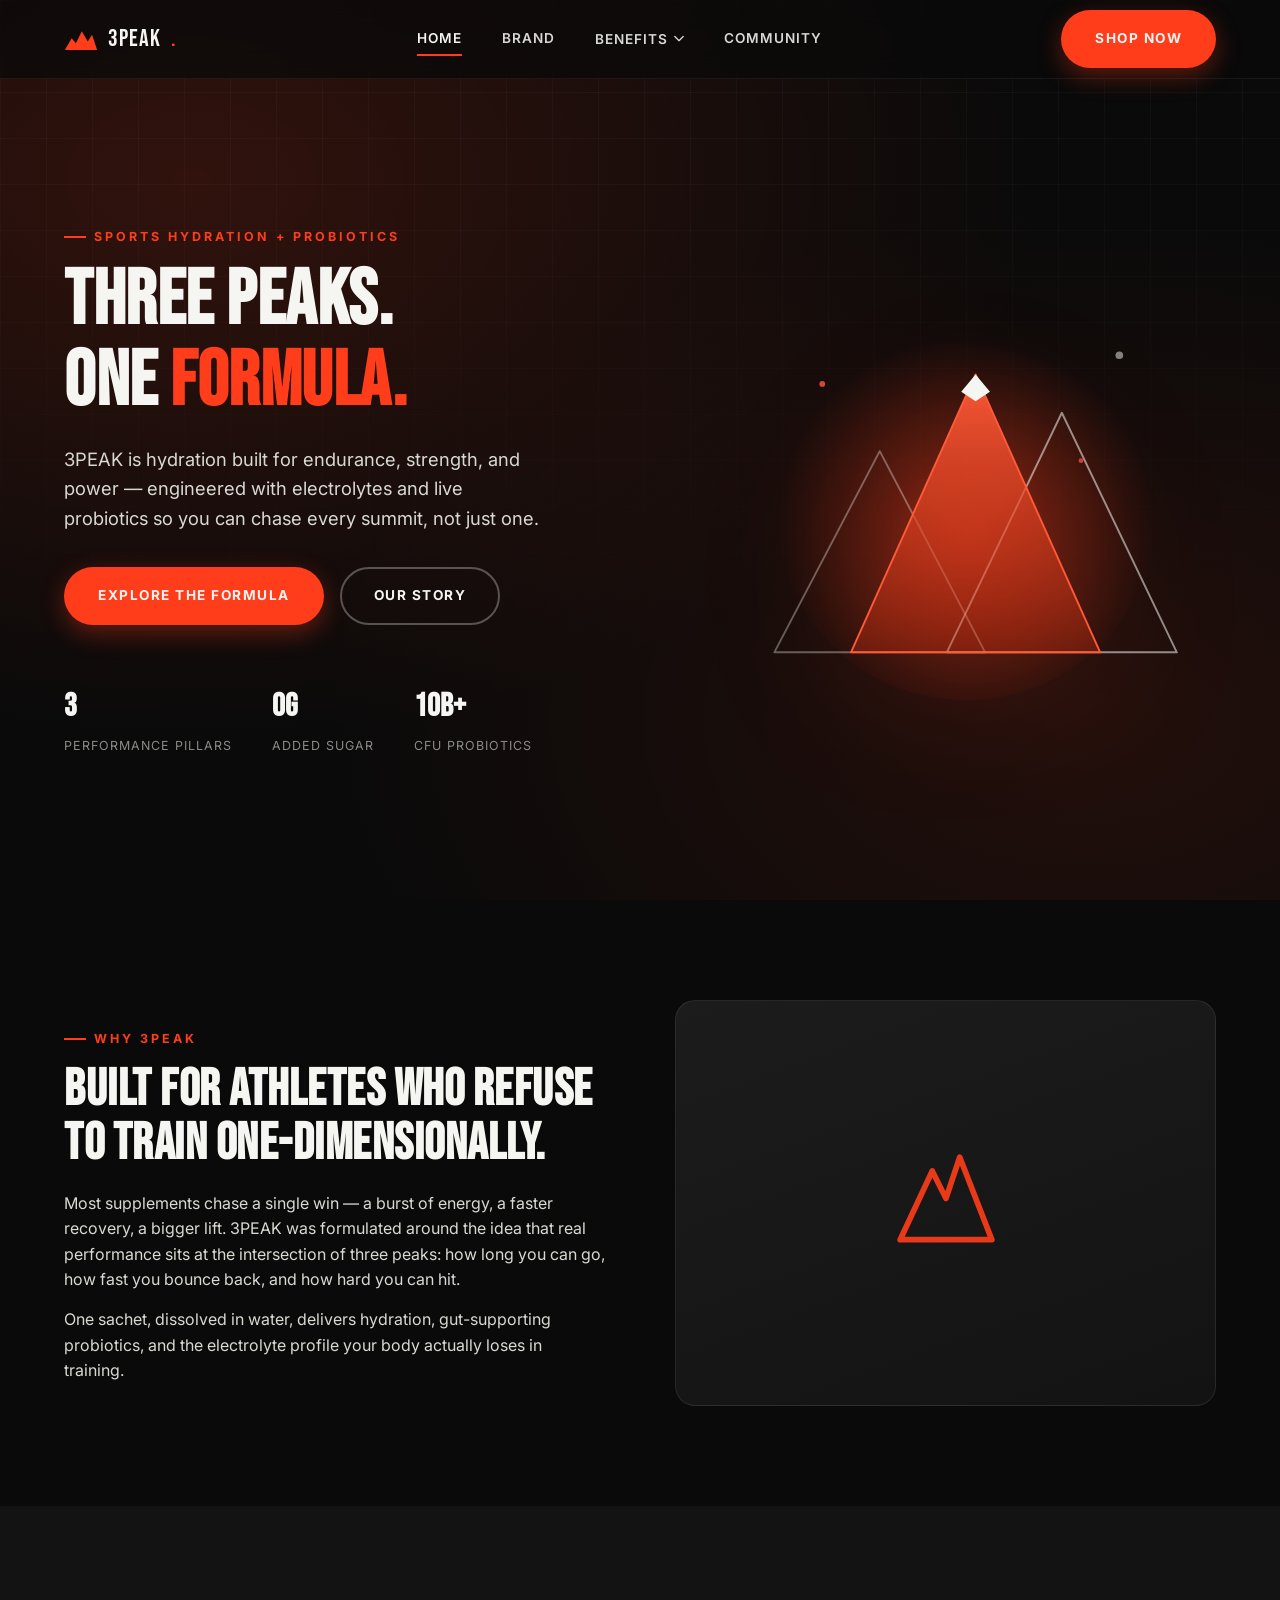
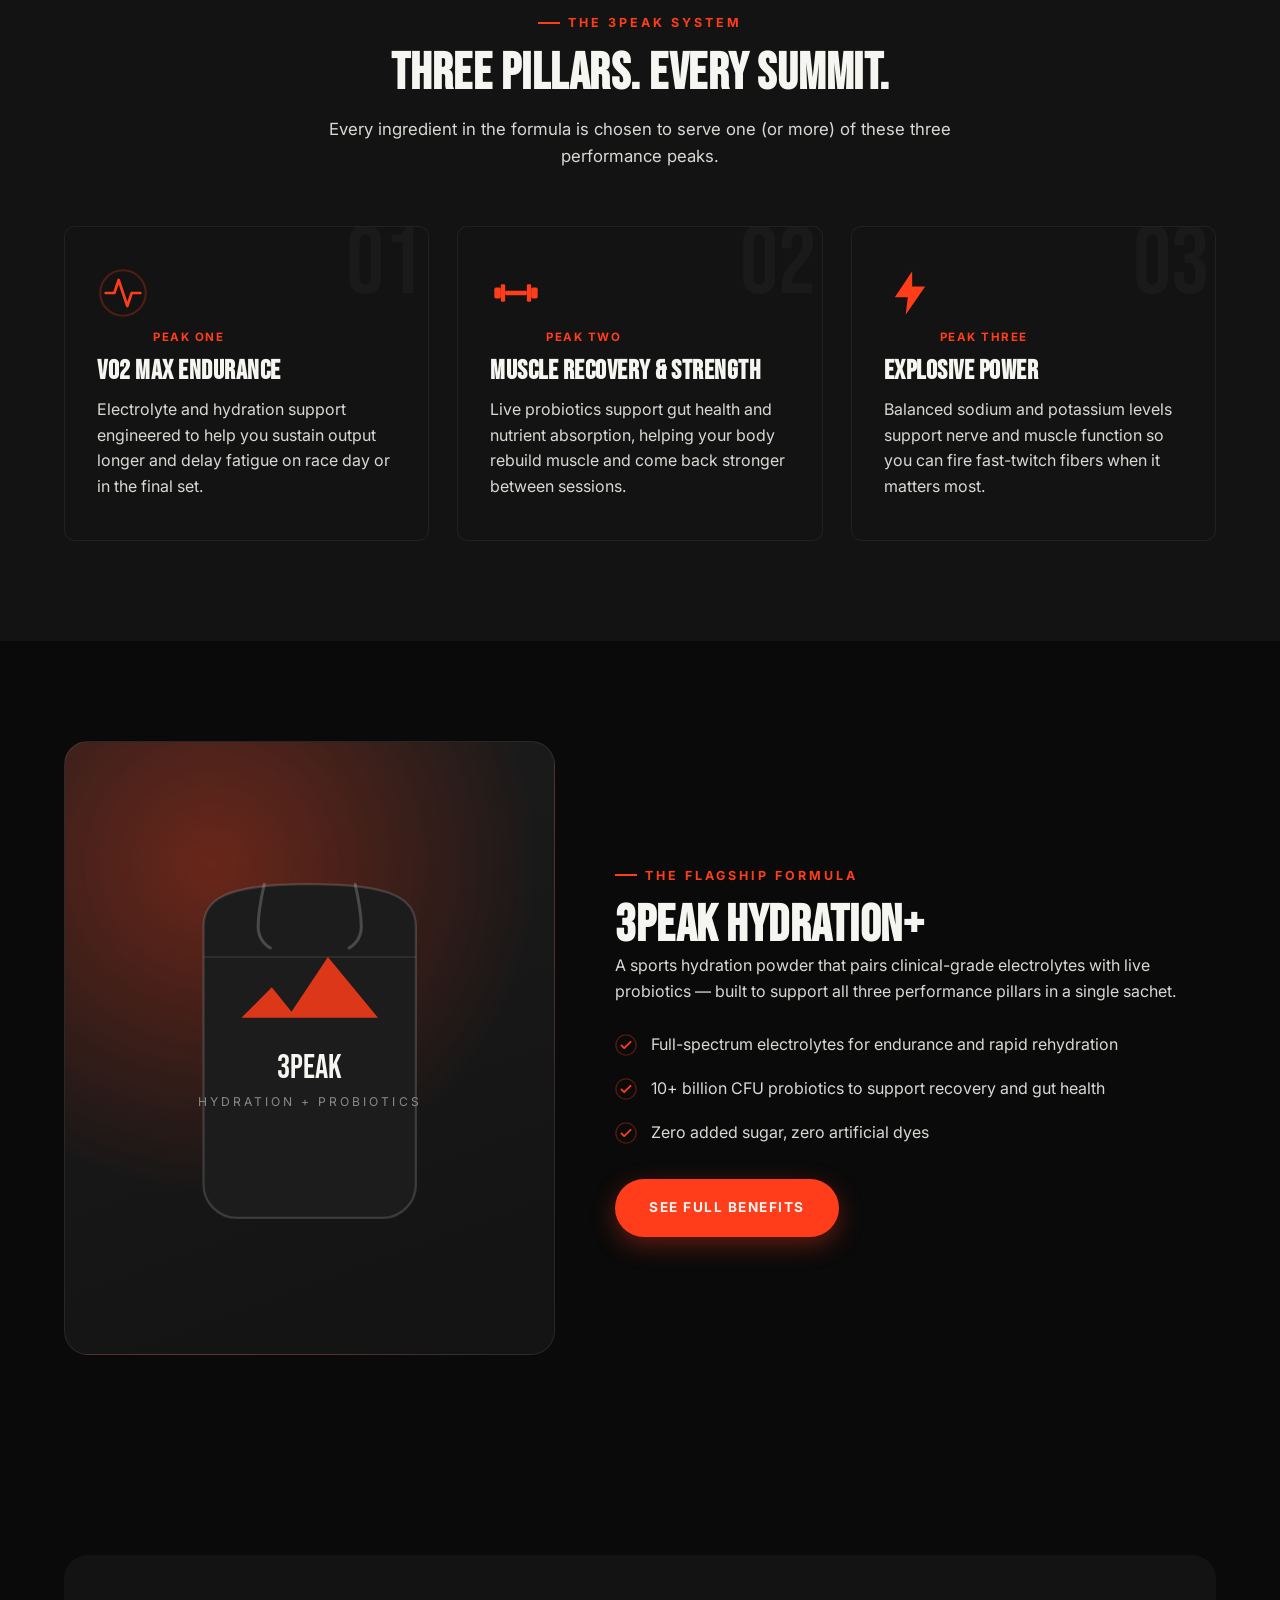
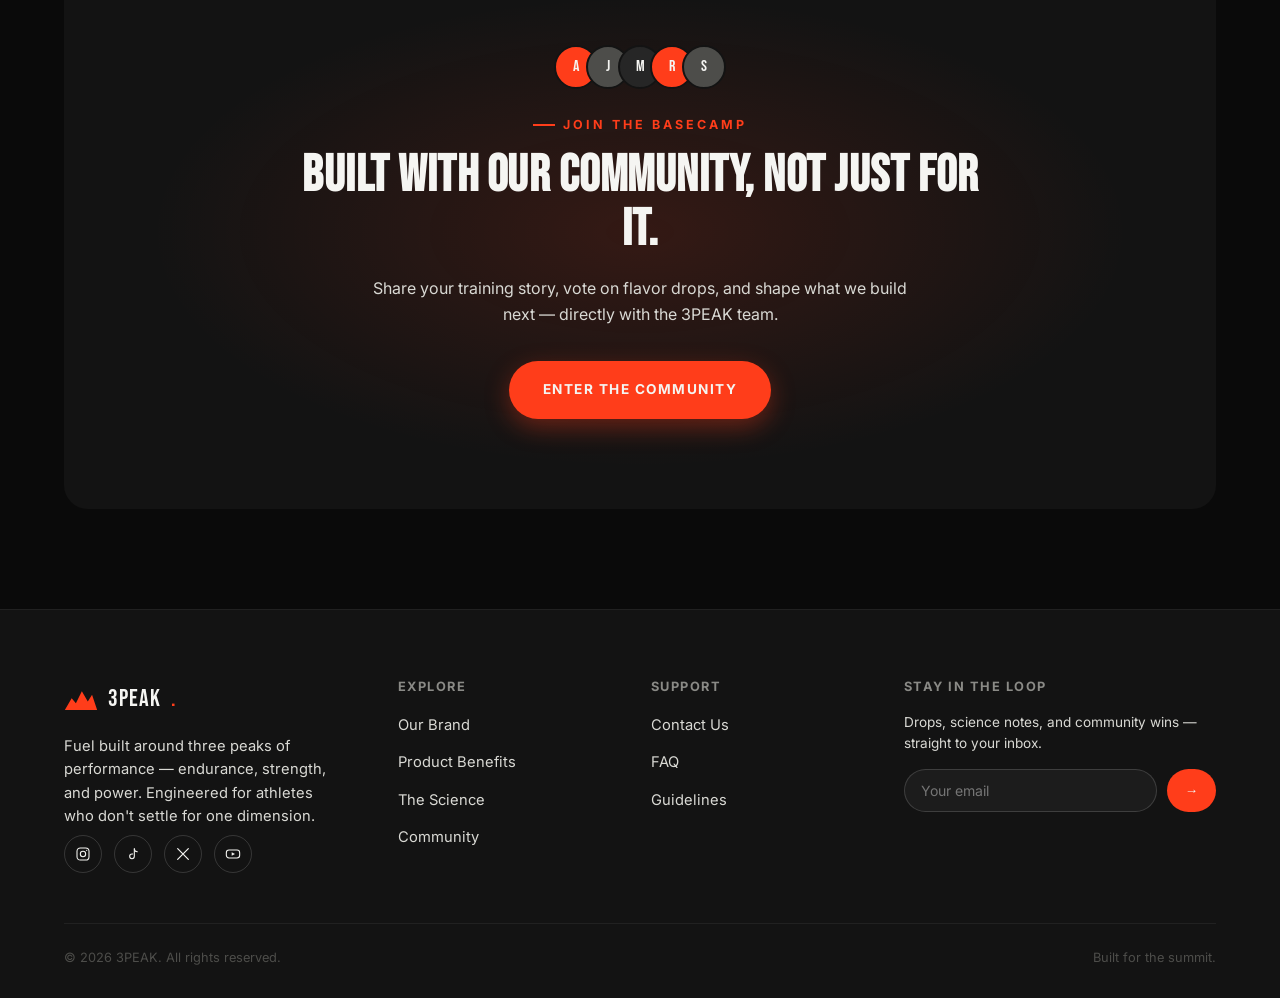
==== index.html @ d3eff023 "Initial commit: 3PEAK sports supplement website Home, brand, benefits, community, and science pages " ====
<!DOCTYPE html>
<html lang="en">
<head>
<meta charset="UTF-8">
<meta name="viewport" content="width=device-width, initial-scale=1.0">
<title>3PEAK — Fuel for Every Peak of Performance</title>
<meta name="description" content="3PEAK is a sports supplement brand built around three peaks of performance: VO2 max endurance, muscle recovery &amp; strength, and explosive power.">
<link rel="preconnect" href="https://fonts.googleapis.com">
<link rel="preconnect" href="https://fonts.gstatic.com" crossorigin>
<link href="https://fonts.googleapis.com/css2?family=Bebas+Neue&family=Inter:wght@400;500;600;700;800&display=swap" rel="stylesheet">
<link rel="stylesheet" href="css/style.css">
</head>
<body>

<header class="site-header">
  <div class="nav container">
    <a href="index.html" class="logo">
      <svg class="mark" viewBox="0 0 40 30" fill="none" xmlns="http://www.w3.org/2000/svg">
        <path d="M1 28L9 14L14 20L21 6L28 18L33 10L39 28H1Z" fill="#ff3d1a"/>
      </svg>
      3PEAK<span>.</span>
    </a>
    <div class="nav-links">
      <a href="index.html">Home</a>
      <a href="brand.html">Brand</a>
      <div class="nav-dropdown">
        <button type="button" class="nav-dropdown-trigger" aria-haspopup="true" aria-expanded="false">
          Benefits
          <svg viewBox="0 0 12 8" fill="none"><path d="M1 1L6 6L11 1" stroke="currentColor" stroke-width="1.6" stroke-linecap="round" stroke-linejoin="round"/></svg>
        </button>
        <div class="nav-dropdown-menu">
          <a href="benefits.html">Product Benefits<span>Ingredients, usage &amp; FAQ</span></a>
          <a href="science.html">The Science<span>Probiotic strains &amp; research</span></a>
        </div>
      </div>
      <a href="community.html">Community</a>
    </div>
    <div class="nav-cta">
      <a href="benefits.html" class="btn btn-primary">Shop Now</a>
      <button class="nav-toggle" aria-label="Toggle menu" aria-expanded="false">
        <span></span><span></span><span></span>
      </button>
    </div>
  </div>
</header>

<main>

  <!-- HERO -->
  <section class="hero">
    <div class="container hero-grid">
      <div class="hero-copy">
        <div class="eyebrow">Sports Hydration + Probiotics</div>
        <h1>Three peaks.<br>One <em>formula.</em></h1>
        <p>3PEAK is hydration built for endurance, strength, and power — engineered with electrolytes and live probiotics so you can chase every summit, not just one.</p>
        <div class="hero-actions">
          <a href="benefits.html" class="btn btn-primary">Explore The Formula</a>
          <a href="brand.html" class="btn btn-outline">Our Story</a>
        </div>
        <div class="hero-stats">
          <div><strong>3</strong><span>Performance Pillars</span></div>
          <div><strong>0G</strong><span>Added Sugar</span></div>
          <div><strong>10B+</strong><span>CFU Probiotics</span></div>
        </div>
      </div>
      <div class="hero-visual">
        <svg class="hero-peaks" viewBox="0 0 480 460" fill="none" xmlns="http://www.w3.org/2000/svg">
          <defs>
            <linearGradient id="peakFront" x1="0" y1="0" x2="0" y2="1">
              <stop offset="0%" stop-color="#ff5a37"/>
              <stop offset="100%" stop-color="#cc2e10" stop-opacity="0.35"/>
            </linearGradient>
            <radialGradient id="glow" cx="50%" cy="55%" r="50%">
              <stop offset="0%" stop-color="#ff3d1a" stop-opacity="0.45"/>
              <stop offset="100%" stop-color="#ff3d1a" stop-opacity="0"/>
            </radialGradient>
          </defs>
          <circle cx="240" cy="250" r="200" fill="url(#glow)"/>
          <path d="M40 400L150 190L260 400H40Z" stroke="rgba(245,245,242,0.35)" stroke-width="2" stroke-linejoin="round"/>
          <path d="M220 400L340 150L460 400H220Z" stroke="rgba(245,245,242,0.55)" stroke-width="2" stroke-linejoin="round"/>
          <path d="M120 400L250 110L380 400H120Z" fill="url(#peakFront)" stroke="#ff5a37" stroke-width="2" stroke-linejoin="round"/>
          <path d="M235 128L250 110L265 128L250 138Z" fill="#f5f5f2"/>
          <circle cx="90" cy="120" r="3" fill="#ff5a37" opacity="0.8"/>
          <circle cx="400" cy="90" r="4" fill="#f5f5f2" opacity="0.5"/>
          <circle cx="360" cy="200" r="2.5" fill="#ff5a37" opacity="0.7"/>
        </svg>
      </div>
    </div>
  </section>

  <!-- BRAND INTRO -->
  <section class="section">
    <div class="container">
      <div class="split">
        <div class="split-copy">
          <div class="eyebrow">Why 3PEAK</div>
          <h2>Built for athletes who refuse to train one-dimensionally.</h2>
          <p>Most supplements chase a single win — a burst of energy, a faster recovery, a bigger lift. 3PEAK was formulated around the idea that real performance sits at the intersection of three peaks: how long you can go, how fast you bounce back, and how hard you can hit.</p>
          <p>One sachet, dissolved in water, delivers hydration, gut-supporting probiotics, and the electrolyte profile your body actually loses in training.</p>
        </div>
        <div class="split-visual">
          <svg class="peak-icon" viewBox="0 0 48 48" fill="none" xmlns="http://www.w3.org/2000/svg">
            <path d="M4 40L18 10L24 22L30 4L44 40H4Z" stroke="currentColor" stroke-width="2.5" stroke-linejoin="round"/>
          </svg>
        </div>
      </div>
    </div>
  </section>

  <!-- THREE PILLARS -->
  <section class="section section-alt">
    <div class="container">
      <div class="section-head center">
        <div class="eyebrow">The 3PEAK System</div>
        <h2>Three pillars. Every summit.</h2>
        <p>Every ingredient in the formula is chosen to serve one (or more) of these three performance peaks.</p>
      </div>
      <div class="pillars-grid">
        <div class="pillar-card" data-num="01">
          <svg class="peak-icon" viewBox="0 0 48 48" fill="none" xmlns="http://www.w3.org/2000/svg">
            <circle cx="24" cy="24" r="21" stroke="currentColor" stroke-width="2" opacity="0.25"/>
            <path d="M8 24H16L20 12L28 36L32 24H40" stroke="currentColor" stroke-width="2.5" stroke-linecap="round" stroke-linejoin="round"/>
          </svg>
          <span class="tag">Peak One</span>
          <h3>VO2 Max Endurance</h3>
          <p>Electrolyte and hydration support engineered to help you sustain output longer and delay fatigue on race day or in the final set.</p>
        </div>
        <div class="pillar-card" data-num="02">
          <svg class="peak-icon" viewBox="0 0 48 48" fill="none" xmlns="http://www.w3.org/2000/svg">
            <rect x="4" y="19" width="6" height="10" rx="1.5" fill="currentColor"/>
            <rect x="38" y="19" width="6" height="10" rx="1.5" fill="currentColor"/>
            <rect x="10" y="16" width="4" height="16" rx="1" fill="currentColor"/>
            <rect x="34" y="16" width="4" height="16" rx="1" fill="currentColor"/>
            <rect x="14" y="22" width="20" height="4" rx="1" fill="currentColor"/>
          </svg>
          <span class="tag">Peak Two</span>
          <h3>Muscle Recovery &amp; Strength</h3>
          <p>Live probiotics support gut health and nutrient absorption, helping your body rebuild muscle and come back stronger between sessions.</p>
        </div>
        <div class="pillar-card" data-num="03">
          <svg class="peak-icon" viewBox="0 0 48 48" fill="none" xmlns="http://www.w3.org/2000/svg">
            <path d="M26 4L10 28H22L20 44L38 18H26L26 4Z" fill="currentColor"/>
          </svg>
          <span class="tag">Peak Three</span>
          <h3>Explosive Power</h3>
          <p>Balanced sodium and potassium levels support nerve and muscle function so you can fire fast-twitch fibers when it matters most.</p>
        </div>
      </div>
    </div>
  </section>

  <!-- PRODUCT TEASER -->
  <section class="section">
    <div class="container product-teaser">
      <div class="product-visual">
        <svg class="product-pouch" viewBox="0 0 200 240" fill="none" xmlns="http://www.w3.org/2000/svg">
          <path d="M30 40C30 22 44 12 100 12C156 12 170 22 170 40V210C170 222 160 232 148 232H52C40 232 30 222 30 210V40Z" fill="#1c1c1c" stroke="rgba(255,255,255,0.15)" stroke-width="1.5"/>
          <path d="M30 60H170" stroke="rgba(255,255,255,0.1)"/>
          <path d="M70 12C70 12 66 30 66 40C66 50 74 54 74 54" stroke="rgba(255,255,255,0.2)" stroke-width="2" stroke-linecap="round"/>
          <path d="M130 12C130 12 134 30 134 40C134 50 126 54 126 54" stroke="rgba(255,255,255,0.2)" stroke-width="2" stroke-linecap="round"/>
          <path d="M55 100L75 80L88 96L112 60L145 100H55Z" fill="#ff3d1a" opacity="0.85"/>
          <text x="100" y="140" text-anchor="middle" font-family="Bebas Neue" font-size="22" fill="#f5f5f2">3PEAK</text>
          <text x="100" y="158" text-anchor="middle" font-family="Inter" font-size="8" letter-spacing="2" fill="#8a8a86">HYDRATION + PROBIOTICS</text>
        </svg>
      </div>
      <div class="product-copy">
        <div class="eyebrow">The Flagship Formula</div>
        <h2>3PEAK Hydration+</h2>
        <p>A sports hydration powder that pairs clinical-grade electrolytes with live probiotics — built to support all three performance pillars in a single sachet.</p>
        <ul class="benefit-list">
          <li>
            <svg viewBox="0 0 24 24" fill="none"><circle cx="12" cy="12" r="11" stroke="currentColor" stroke-width="1.5" opacity="0.3"/><path d="M7 12.5L10 15.5L17 8.5" stroke="currentColor" stroke-width="2" stroke-linecap="round" stroke-linejoin="round"/></svg>
            Full-spectrum electrolytes for endurance and rapid rehydration
          </li>
          <li>
            <svg viewBox="0 0 24 24" fill="none"><circle cx="12" cy="12" r="11" stroke="currentColor" stroke-width="1.5" opacity="0.3"/><path d="M7 12.5L10 15.5L17 8.5" stroke="currentColor" stroke-width="2" stroke-linecap="round" stroke-linejoin="round"/></svg>
            10+ billion CFU probiotics to support recovery and gut health
          </li>
          <li>
            <svg viewBox="0 0 24 24" fill="none"><circle cx="12" cy="12" r="11" stroke="currentColor" stroke-width="1.5" opacity="0.3"/><path d="M7 12.5L10 15.5L17 8.5" stroke="currentColor" stroke-width="2" stroke-linecap="round" stroke-linejoin="round"/></svg>
            Zero added sugar, zero artificial dyes
          </li>
        </ul>
        <a href="benefits.html" class="btn btn-primary">See Full Benefits</a>
      </div>
    </div>
  </section>

  <!-- COMMUNITY TEASER -->
  <section class="section">
    <div class="container">
      <div class="community-teaser">
        <div class="avatar-row">
          <div class="avatar" style="background:#ff3d1a;">A</div>
          <div class="avatar" style="background:#4d4d4a;">J</div>
          <div class="avatar" style="background:#262626;">M</div>
          <div class="avatar" style="background:#ff3d1a;">R</div>
          <div class="avatar" style="background:#4d4d4a;">S</div>
        </div>
        <div class="eyebrow" style="justify-content:center;display:flex;">Join The Basecamp</div>
        <h2>Built with our community, not just for it.</h2>
        <p>Share your training story, vote on flavor drops, and shape what we build next — directly with the 3PEAK team.</p>
        <a href="community.html" class="btn btn-primary">Enter The Community</a>
      </div>
    </div>
  </section>

</main>

<footer class="site-footer">
  <div class="container">
    <div class="footer-grid">
      <div class="footer-brand">
        <a href="index.html" class="logo">
          <svg class="mark" viewBox="0 0 40 30" fill="none" xmlns="http://www.w3.org/2000/svg"><path d="M1 28L9 14L14 20L21 6L28 18L33 10L39 28H1Z" fill="#ff3d1a"/></svg>
          3PEAK<span>.</span>
        </a>
        <p>Fuel built around three peaks of performance — endurance, strength, and power. Engineered for athletes who don't settle for one dimension.</p>
        <div class="footer-social">
          <a href="#" aria-label="Instagram"><svg viewBox="0 0 24 24" fill="none"><rect x="3" y="3" width="18" height="18" rx="5" stroke="currentColor" stroke-width="1.6"/><circle cx="12" cy="12" r="4" stroke="currentColor" stroke-width="1.6"/><circle cx="17.5" cy="6.5" r="1" fill="currentColor"/></svg></a>
          <a href="#" aria-label="TikTok"><svg viewBox="0 0 24 24" fill="none"><path d="M14 4V15.5C14 17.4 12.4 19 10.5 19C8.6 19 7 17.4 7 15.5C7 13.6 8.6 12 10.5 12C10.8 12 11.2 12 11.5 12.1" stroke="currentColor" stroke-width="1.6" stroke-linecap="round"/><path d="M14 4C14 6.5 16 8.5 18.5 8.5" stroke="currentColor" stroke-width="1.6" stroke-linecap="round"/></svg></a>
          <a href="#" aria-label="X"><svg viewBox="0 0 24 24" fill="none"><path d="M4 4L20 20M20 4L4 20" stroke="currentColor" stroke-width="1.8" stroke-linecap="round"/></svg></a>
          <a href="#" aria-label="YouTube"><svg viewBox="0 0 24 24" fill="none"><rect x="2" y="6" width="20" height="12" rx="4" stroke="currentColor" stroke-width="1.6"/><path d="M10 9.5L15 12L10 14.5V9.5Z" fill="currentColor"/></svg></a>
        </div>
      </div>
      <div class="footer-col">
        <h4>Explore</h4>
        <ul>
          <li><a href="brand.html">Our Brand</a></li>
          <li><a href="benefits.html">Product Benefits</a></li>
          <li><a href="science.html">The Science</a></li>
          <li><a href="community.html">Community</a></li>
        </ul>
      </div>
      <div class="footer-col">
        <h4>Support</h4>
        <ul>
          <li><a href="community.html#form">Contact Us</a></li>
          <li><a href="benefits.html#faq">FAQ</a></li>
          <li><a href="community.html#guidelines">Guidelines</a></li>
        </ul>
      </div>
      <div class="footer-col">
        <h4>Stay In The Loop</h4>
        <p style="font-size:0.85rem;margin-bottom:14px;">Drops, science notes, and community wins — straight to your inbox.</p>
        <form class="newsletter-form">
          <input type="email" placeholder="Your email" required aria-label="Email address">
          <button type="submit" aria-label="Subscribe">→</button>
        </form>
      </div>
    </div>
    <div class="footer-bottom">
      <span>© 2026 3PEAK. All rights reserved.</span>
      <span>Built for the summit.</span>
    </div>
  </div>
</footer>

<script src="js/main.js"></script>
</body>
</html>
---- css/style.css ----
/* ============================================
   3PEAK — Global Styles
   ============================================ */

:root {
  --black: #0a0a0a;
  --black-soft: #131313;
  --charcoal: #1c1c1c;
  --charcoal-light: #262626;
  --white: #f5f5f2;
  --off-white: #d9d9d4;
  --gray: #8a8a86;
  --gray-dark: #4d4d4a;
  --red: #ff3d1a;
  --red-dark: #cc2e10;
  --red-glow: rgba(255, 61, 26, 0.35);

  --font-display: 'Bebas Neue', 'Arial Narrow', sans-serif;
  --font-body: 'Inter', -apple-system, BlinkMacSystemFont, 'Segoe UI', sans-serif;

  --max-width: 1200px;
  --radius: 10px;
}

* {
  margin: 0;
  padding: 0;
  box-sizing: border-box;
}

html {
  scroll-behavior: smooth;
}

body {
  background: var(--black);
  color: var(--white);
  font-family: var(--font-body);
  line-height: 1.6;
  overflow-x: hidden;
}

img {
  max-width: 100%;
  display: block;
}

a {
  color: inherit;
  text-decoration: none;
}

ul {
  list-style: none;
}

.container {
  max-width: var(--max-width);
  margin: 0 auto;
  padding: 0 24px;
}

h1, h2, h3, h4 {
  font-family: var(--font-display);
  letter-spacing: 0.5px;
  line-height: 1.05;
  text-transform: uppercase;
}

h1 { font-size: clamp(2.6rem, 6vw, 5.2rem); }
h2 { font-size: clamp(2rem, 4.2vw, 3.2rem); }
h3 { font-size: clamp(1.3rem, 2.4vw, 1.7rem); }

p {
  color: var(--off-white);
}

.eyebrow {
  display: inline-flex;
  align-items: center;
  gap: 8px;
  font-family: var(--font-body);
  font-weight: 700;
  font-size: 0.78rem;
  letter-spacing: 3px;
  text-transform: uppercase;
  color: var(--red);
  margin-bottom: 14px;
}

.eyebrow::before {
  content: '';
  width: 22px;
  height: 2px;
  background: var(--red);
}

.section {
  padding: 100px 0;
  position: relative;
}

.section-sm {
  padding: 60px 0;
}

.section-alt {
  background: var(--black-soft);
}

.section-head {
  max-width: 640px;
  margin-bottom: 56px;
}

.section-head.center {
  margin-left: auto;
  margin-right: auto;
  text-align: center;
}

.section-head p {
  margin-top: 16px;
  font-size: 1.05rem;
}

/* Buttons */
.btn {
  display: inline-flex;
  align-items: center;
  justify-content: center;
  gap: 10px;
  padding: 16px 32px;
  font-family: var(--font-body);
  font-weight: 700;
  font-size: 0.85rem;
  letter-spacing: 1.5px;
  text-transform: uppercase;
  border-radius: 999px;
  border: 2px solid transparent;
  cursor: pointer;
  transition: transform 0.2s ease, box-shadow 0.2s ease, background 0.2s ease, color 0.2s ease;
  white-space: nowrap;
}

.btn-primary {
  background: var(--red);
  color: var(--white);
  box-shadow: 0 8px 24px var(--red-glow);
}

.btn-primary:hover {
  transform: translateY(-2px);
  box-shadow: 0 12px 32px var(--red-glow);
}

.btn-outline {
  background: transparent;
  border-color: rgba(245, 245, 242, 0.3);
  color: var(--white);
}

.btn-outline:hover {
  border-color: var(--white);
  transform: translateY(-2px);
}

.btn-block {
  width: 100%;
}

/* ============ Header / Nav ============ */
.site-header {
  position: fixed;
  top: 0;
  left: 0;
  right: 0;
  z-index: 1000;
  background: rgba(10, 10, 10, 0.75);
  backdrop-filter: blur(14px);
  -webkit-backdrop-filter: blur(14px);
  border-bottom: 1px solid rgba(255, 255, 255, 0.06);
}

.nav {
  display: flex;
  align-items: center;
  justify-content: space-between;
  height: 78px;
}

.logo {
  display: flex;
  align-items: center;
  gap: 10px;
  font-family: var(--font-display);
  font-size: 1.5rem;
  letter-spacing: 1px;
}

.logo .mark {
  width: 34px;
  height: 34px;
}

.logo span {
  color: var(--red);
}

.nav-links {
  display: flex;
  align-items: center;
  gap: 40px;
}

.nav-links a {
  font-size: 0.85rem;
  font-weight: 600;
  letter-spacing: 1px;
  text-transform: uppercase;
  color: var(--off-white);
  position: relative;
  padding: 6px 0;
  transition: color 0.2s ease;
}

.nav-links a::after {
  content: '';
  position: absolute;
  bottom: 0;
  left: 0;
  width: 0;
  height: 2px;
  background: var(--red);
  transition: width 0.25s ease;
}

.nav-links a:hover,
.nav-links a.active {
  color: var(--white);
}

.nav-links a:hover::after,
.nav-links a.active::after {
  width: 100%;
}

.nav-dropdown {
  position: relative;
}

.nav-dropdown-trigger {
  display: inline-flex;
  align-items: center;
  gap: 6px;
  background: none;
  border: none;
  cursor: pointer;
  font-family: var(--font-body);
  font-size: 0.85rem;
  font-weight: 600;
  letter-spacing: 1px;
  text-transform: uppercase;
  color: var(--off-white);
  padding: 6px 0;
  transition: color 0.2s ease;
}

.nav-dropdown-trigger:hover,
.nav-dropdown.is-open .nav-dropdown-trigger,
.nav-dropdown-trigger.active {
  color: var(--white);
}

.nav-dropdown-trigger svg {
  width: 10px;
  height: 10px;
  transition: transform 0.2s ease;
  flex-shrink: 0;
}

.nav-dropdown:hover .nav-dropdown-trigger svg,
.nav-dropdown.is-open .nav-dropdown-trigger svg {
  transform: rotate(180deg);
}

.nav-dropdown-menu {
  position: absolute;
  top: 100%;
  left: 50%;
  transform: translate(-50%, 8px);
  min-width: 240px;
  background: var(--charcoal);
  border: 1px solid rgba(255,255,255,0.08);
  border-radius: 12px;
  padding: 8px;
  margin-top: 14px;
  box-shadow: 0 20px 40px rgba(0,0,0,0.4);
  opacity: 0;
  visibility: hidden;
  pointer-events: none;
  transition: opacity 0.2s ease, transform 0.2s ease, visibility 0.2s ease;
  z-index: 10;
}

.nav-dropdown:hover .nav-dropdown-menu,
.nav-dropdown:focus-within .nav-dropdown-menu,
.nav-dropdown.is-open .nav-dropdown-menu {
  opacity: 1;
  visibility: visible;
  pointer-events: auto;
  transform: translate(-50%, 0);
}

.nav-dropdown-menu a {
  display: flex;
  flex-direction: column;
  align-items: flex-start;
  gap: 2px;
  padding: 12px 14px;
  border-radius: 8px;
  text-transform: none;
  letter-spacing: 0;
  font-weight: 600;
  font-size: 0.9rem;
}

.nav-dropdown-menu a::after { display: none; }

.nav-dropdown-menu a:hover {
  background: rgba(255,61,26,0.1);
}

.nav-dropdown-menu a span {
  font-size: 0.78rem;
  font-weight: 400;
  color: var(--gray);
  text-transform: none;
  letter-spacing: 0;
}

.nav-cta {
  display: flex;
  align-items: center;
  gap: 24px;
}

.nav-toggle {
  display: none;
  flex-direction: column;
  gap: 5px;
  background: none;
  border: none;
  cursor: pointer;
  padding: 8px;
}

.nav-toggle span {
  width: 24px;
  height: 2px;
  background: var(--white);
  transition: 0.3s ease;
}

/* ============ Hero ============ */
.hero {
  min-height: 100vh;
  display: flex;
  align-items: center;
  position: relative;
  padding-top: 78px;
  background:
    radial-gradient(ellipse at 15% 20%, rgba(255, 61, 26, 0.16), transparent 55%),
    radial-gradient(ellipse at 85% 80%, rgba(255, 61, 26, 0.1), transparent 50%),
    var(--black);
  overflow: hidden;
}

.hero::after {
  content: '';
  position: absolute;
  inset: 0;
  background-image:
    linear-gradient(rgba(255,255,255,0.035) 1px, transparent 1px),
    linear-gradient(90deg, rgba(255,255,255,0.035) 1px, transparent 1px);
  background-size: 46px 46px;
  mask-image: linear-gradient(to bottom, black, transparent 75%);
  pointer-events: none;
}

.hero-grid {
  display: grid;
  grid-template-columns: 1.1fr 0.9fr;
  gap: 40px;
  align-items: center;
  width: 100%;
  position: relative;
  z-index: 1;
}

.hero-copy h1 {
  margin-bottom: 22px;
}

.hero-copy h1 em {
  font-style: normal;
  color: var(--red);
}

.hero-copy p {
  font-size: 1.15rem;
  max-width: 480px;
  margin-bottom: 34px;
}

.hero-actions {
  display: flex;
  gap: 16px;
  flex-wrap: wrap;
}

.hero-stats {
  display: flex;
  gap: 40px;
  margin-top: 56px;
}

.hero-stats div strong {
  display: block;
  font-family: var(--font-display);
  font-size: 2rem;
  color: var(--white);
}

.hero-stats div span {
  font-size: 0.78rem;
  letter-spacing: 1px;
  text-transform: uppercase;
  color: var(--gray);
}

.hero-visual {
  position: relative;
  display: flex;
  align-items: center;
  justify-content: center;
}

.hero-peaks {
  width: 100%;
  max-width: 460px;
  filter: drop-shadow(0 30px 60px rgba(255, 61, 26, 0.25));
}

/* ============ Peak Icon (shared) ============ */
.peak-icon {
  width: 52px;
  height: 52px;
}

/* ============ Pillars / Cards ============ */
.pillars-grid {
  display: grid;
  grid-template-columns: repeat(3, 1fr);
  gap: 28px;
}

.pillar-card {
  background: var(--black-soft);
  border: 1px solid rgba(255,255,255,0.06);
  border-radius: var(--radius);
  padding: 40px 32px;
  transition: transform 0.25s ease, border-color 0.25s ease, background 0.25s ease;
  position: relative;
  overflow: hidden;
}

.pillar-card::before {
  content: attr(data-num);
  position: absolute;
  top: -10px;
  right: 6px;
  font-family: var(--font-display);
  font-size: 6rem;
  color: rgba(255,255,255,0.03);
  line-height: 1;
}

.pillar-card:hover {
  transform: translateY(-6px);
  border-color: var(--red);
  background: var(--charcoal);
}

.pillar-card .peak-icon {
  color: var(--red);
  margin-bottom: 22px;
}

.pillar-card h3 {
  margin-bottom: 12px;
}

.pillar-card .tag {
  display: inline-block;
  font-size: 0.72rem;
  letter-spacing: 1.5px;
  text-transform: uppercase;
  color: var(--red);
  font-weight: 700;
  margin-bottom: 10px;
}

/* ============ Product teaser ============ */
.product-teaser {
  display: grid;
  grid-template-columns: 0.9fr 1.1fr;
  gap: 60px;
  align-items: center;
}

.product-visual {
  position: relative;
  aspect-ratio: 4/5;
  border-radius: 24px;
  background:
    radial-gradient(circle at 30% 20%, rgba(255,61,26,0.35), transparent 55%),
    linear-gradient(160deg, var(--charcoal), var(--black-soft));
  display: flex;
  align-items: center;
  justify-content: center;
  border: 1px solid rgba(255,255,255,0.08);
}

.product-pouch {
  width: 62%;
}

.benefit-list {
  display: flex;
  flex-direction: column;
  gap: 18px;
  margin: 28px 0 34px;
}

.benefit-list li {
  display: flex;
  align-items: flex-start;
  gap: 14px;
  color: var(--off-white);
}

.benefit-list svg {
  flex-shrink: 0;
  width: 22px;
  height: 22px;
  color: var(--red);
  margin-top: 2px;
}

/* ============ Community teaser ============ */
.community-teaser {
  text-align: center;
  background:
    radial-gradient(ellipse at center, rgba(255,61,26,0.14), transparent 60%),
    var(--black-soft);
  border-radius: 24px;
  padding: 90px 40px;
}

.community-teaser h2 {
  max-width: 700px;
  margin: 0 auto 20px;
}

.community-teaser p {
  max-width: 560px;
  margin: 0 auto 34px;
}

.avatar-row {
  display: flex;
  justify-content: center;
  margin-bottom: 26px;
}

.avatar-row .avatar {
  width: 44px;
  height: 44px;
  border-radius: 50%;
  border: 2px solid var(--black-soft);
  margin-left: -12px;
  display: flex;
  align-items: center;
  justify-content: center;
  font-family: var(--font-display);
  font-size: 1rem;
  color: var(--white);
}

.avatar-row .avatar:first-child { margin-left: 0; }

/* ============ Footer ============ */
.site-footer {
  background: var(--black-soft);
  border-top: 1px solid rgba(255,255,255,0.06);
  padding: 70px 0 30px;
}

.footer-grid {
  display: grid;
  grid-template-columns: 1.4fr 1fr 1fr 1.2fr;
  gap: 50px;
  margin-bottom: 50px;
}

.footer-brand .logo {
  margin-bottom: 16px;
}

.footer-brand p {
  max-width: 280px;
  font-size: 0.92rem;
}

.footer-col h4 {
  font-family: var(--font-body);
  font-size: 0.8rem;
  letter-spacing: 1.5px;
  color: var(--gray);
  margin-bottom: 18px;
}

.footer-col ul {
  display: flex;
  flex-direction: column;
  gap: 12px;
}

.footer-col a {
  font-size: 0.92rem;
  color: var(--off-white);
  transition: color 0.2s ease;
}

.footer-col a:hover {
  color: var(--red);
}

.footer-social {
  display: flex;
  gap: 12px;
  margin-top: 6px;
}

.footer-social a {
  width: 38px;
  height: 38px;
  border-radius: 50%;
  border: 1px solid rgba(255,255,255,0.15);
  display: flex;
  align-items: center;
  justify-content: center;
  transition: all 0.2s ease;
}

.footer-social a:hover {
  background: var(--red);
  border-color: var(--red);
}

.footer-social svg {
  width: 16px;
  height: 16px;
}

.newsletter-form {
  display: flex;
  gap: 10px;
  margin-top: 8px;
}

.newsletter-form input {
  flex: 1;
  min-width: 0;
  padding: 12px 16px;
  border-radius: 999px;
  border: 1px solid rgba(255,255,255,0.15);
  background: var(--charcoal);
  color: var(--white);
  font-family: var(--font-body);
  font-size: 0.88rem;
}

.newsletter-form input:focus {
  outline: none;
  border-color: var(--red);
}

.newsletter-form button {
  padding: 12px 18px;
  border-radius: 999px;
  border: none;
  background: var(--red);
  color: var(--white);
  font-weight: 700;
  cursor: pointer;
  display: flex;
  align-items: center;
  justify-content: center;
}

.footer-bottom {
  display: flex;
  justify-content: space-between;
  align-items: center;
  padding-top: 24px;
  border-top: 1px solid rgba(255,255,255,0.06);
  font-size: 0.8rem;
  color: var(--gray-dark);
  flex-wrap: wrap;
  gap: 10px;
}

/* ============ Page hero (inner pages) ============ */
.page-hero {
  padding: 168px 0 80px;
  position: relative;
  background:
    radial-gradient(ellipse at 20% 0%, rgba(255,61,26,0.16), transparent 55%),
    var(--black);
  border-bottom: 1px solid rgba(255,255,255,0.06);
}

.page-hero .eyebrow { margin-bottom: 18px; }

.page-hero h1 {
  max-width: 780px;
}

.page-hero p {
  max-width: 600px;
  margin-top: 22px;
  font-size: 1.1rem;
}

.breadcrumb {
  display: flex;
  align-items: center;
  gap: 8px;
  font-size: 0.8rem;
  color: var(--gray);
  margin-bottom: 24px;
  text-transform: uppercase;
  letter-spacing: 1px;
}

.breadcrumb a:hover { color: var(--red); }

/* ============ Story / split ============ */
.split {
  display: grid;
  grid-template-columns: 1fr 1fr;
  gap: 70px;
  align-items: center;
}

.split.reverse .split-visual { order: 2; }
.split.reverse .split-copy { order: 1; }

.split-visual {
  aspect-ratio: 4/3;
  border-radius: 20px;
  border: 1px solid rgba(255,255,255,0.08);
  background: linear-gradient(160deg, var(--charcoal), var(--black-soft));
  display: flex;
  align-items: center;
  justify-content: center;
  overflow: hidden;
  position: relative;
}

.split-visual .peak-icon {
  width: 110px;
  height: 110px;
  color: var(--red);
  opacity: 0.9;
}

.split-copy .eyebrow { margin-bottom: 14px; }

.split-copy h2 { margin-bottom: 20px; }

.split-copy p + p { margin-top: 14px; }

/* ============ Values grid ============ */
.values-grid {
  display: grid;
  grid-template-columns: repeat(4, 1fr);
  gap: 24px;
}

.value-card {
  padding: 30px 24px;
  border-radius: var(--radius);
  border: 1px solid rgba(255,255,255,0.06);
  background: var(--black-soft);
  text-align: left;
}

.value-card .peak-icon {
  width: 34px;
  height: 34px;
  color: var(--red);
  margin-bottom: 18px;
}

.value-card h3 { font-size: 1.05rem; margin-bottom: 8px; }
.value-card p { font-size: 0.9rem; }

/* ============ Stats strip ============ */
.stats-strip {
  display: flex;
  justify-content: space-between;
  flex-wrap: wrap;
  gap: 30px;
  padding: 50px 0;
  border-top: 1px solid rgba(255,255,255,0.08);
  border-bottom: 1px solid rgba(255,255,255,0.08);
}

.stats-strip div {
  text-align: center;
  flex: 1;
  min-width: 140px;
}

.stats-strip strong {
  display: block;
  font-family: var(--font-display);
  font-size: 2.6rem;
  color: var(--red);
}

.stats-strip span {
  font-size: 0.78rem;
  letter-spacing: 1px;
  text-transform: uppercase;
  color: var(--gray);
}

/* ============ Founder quote ============ */
.quote-block {
  max-width: 780px;
  margin: 0 auto;
  text-align: center;
}

.quote-block blockquote {
  font-family: var(--font-display);
  font-size: clamp(1.6rem, 3vw, 2.4rem);
  text-transform: none;
  letter-spacing: 0.2px;
  line-height: 1.3;
  color: var(--white);
  margin-bottom: 24px;
}

.quote-block cite {
  font-style: normal;
  font-size: 0.85rem;
  letter-spacing: 1px;
  text-transform: uppercase;
  color: var(--gray);
}

/* ============ Benefits page ============ */
.product-hero {
  display: grid;
  grid-template-columns: 0.85fr 1.15fr;
  gap: 60px;
  align-items: center;
}

.product-hero .product-visual {
  aspect-ratio: 1/1;
}

.pillar-tags {
  display: flex;
  gap: 10px;
  margin-bottom: 20px;
  flex-wrap: wrap;
}

.pillar-tags span {
  font-size: 0.72rem;
  font-weight: 700;
  letter-spacing: 1px;
  text-transform: uppercase;
  padding: 8px 14px;
  border-radius: 999px;
  border: 1px solid rgba(255,61,26,0.4);
  color: var(--red);
}

.ingredient-grid {
  display: grid;
  grid-template-columns: repeat(2, 1fr);
  gap: 20px;
}

.ingredient-card {
  display: flex;
  gap: 18px;
  padding: 26px;
  border-radius: var(--radius);
  border: 1px solid rgba(255,255,255,0.06);
  background: var(--black-soft);
}

.ingredient-card .num {
  font-family: var(--font-display);
  font-size: 1.8rem;
  color: var(--red);
  flex-shrink: 0;
}

.ingredient-card h3 { font-size: 1.1rem; margin-bottom: 6px; }
.ingredient-card p { font-size: 0.9rem; }

.benefit-map {
  display: grid;
  grid-template-columns: repeat(3, 1fr);
  gap: 28px;
}

.benefit-map-card {
  border-radius: var(--radius);
  overflow: hidden;
  border: 1px solid rgba(255,255,255,0.06);
  background: var(--black-soft);
}

.benefit-map-card .head {
  padding: 26px 28px 20px;
  border-bottom: 1px solid rgba(255,255,255,0.06);
  display: flex;
  align-items: center;
  gap: 14px;
}

.benefit-map-card .peak-icon {
  width: 30px;
  height: 30px;
  color: var(--red);
}

.benefit-map-card .body {
  padding: 22px 28px 28px;
}

.benefit-map-card ul {
  display: flex;
  flex-direction: column;
  gap: 10px;
}

.benefit-map-card ul li {
  font-size: 0.9rem;
  color: var(--off-white);
  padding-left: 18px;
  position: relative;
}

.benefit-map-card ul li::before {
  content: '';
  position: absolute;
  left: 0;
  top: 8px;
  width: 6px;
  height: 6px;
  border-radius: 50%;
  background: var(--red);
}

.usage-steps {
  display: grid;
  grid-template-columns: repeat(3, 1fr);
  gap: 24px;
}

.usage-step {
  text-align: center;
  padding: 30px 20px;
}

.usage-step .step-num {
  width: 46px;
  height: 46px;
  border-radius: 50%;
  border: 2px solid var(--red);
  color: var(--red);
  font-family: var(--font-display);
  font-size: 1.2rem;
  display: flex;
  align-items: center;
  justify-content: center;
  margin: 0 auto 18px;
}

.usage-step h3 { font-size: 1rem; margin-bottom: 8px; }
.usage-step p { font-size: 0.88rem; }

/* FAQ accordion */
.faq-list {
  max-width: 780px;
  margin: 0 auto;
}

.faq-item {
  border-bottom: 1px solid rgba(255,255,255,0.1);
}

.faq-question {
  width: 100%;
  background: none;
  border: none;
  color: var(--white);
  padding: 24px 4px;
  display: flex;
  align-items: center;
  justify-content: space-between;
  gap: 20px;
  cursor: pointer;
  text-align: left;
  font-family: var(--font-body);
  font-size: 1.02rem;
  font-weight: 600;
}

.faq-question .icon {
  flex-shrink: 0;
  width: 22px;
  height: 22px;
  border: 1px solid rgba(255,255,255,0.25);
  border-radius: 50%;
  position: relative;
  transition: transform 0.3s ease, background 0.3s ease, border-color 0.3s ease;
}

.faq-question .icon::before,
.faq-question .icon::after {
  content: '';
  position: absolute;
  background: var(--white);
  top: 50%;
  left: 50%;
  transform: translate(-50%, -50%);
}

.faq-question .icon::before { width: 9px; height: 1.5px; }
.faq-question .icon::after { width: 1.5px; height: 9px; transition: opacity 0.2s ease; }

.faq-item.open .faq-question .icon {
  background: var(--red);
  border-color: var(--red);
  transform: rotate(180deg);
}

.faq-item.open .faq-question .icon::after { opacity: 0; }

.faq-answer {
  max-height: 0;
  overflow: hidden;
  transition: max-height 0.3s ease;
}

.faq-answer p {
  padding: 0 4px 24px;
  font-size: 0.95rem;
  max-width: 640px;
}

/* ============ Community page ============ */
.community-hero-stats {
  display: flex;
  gap: 50px;
  margin-top: 40px;
  flex-wrap: wrap;
}

.testimonial-grid {
  display: grid;
  grid-template-columns: repeat(3, 1fr);
  gap: 24px;
}

.testimonial-card {
  padding: 30px;
  border-radius: var(--radius);
  border: 1px solid rgba(255,255,255,0.06);
  background: var(--black-soft);
  display: flex;
  flex-direction: column;
  gap: 18px;
}

.testimonial-card .stars {
  display: flex;
  gap: 3px;
  color: var(--red);
}

.testimonial-card .stars svg { width: 15px; height: 15px; }

.testimonial-card p.quote {
  font-size: 0.95rem;
  color: var(--off-white);
  flex-grow: 1;
}

.testimonial-person {
  display: flex;
  align-items: center;
  gap: 12px;
}

.testimonial-person .avatar {
  width: 40px;
  height: 40px;
  border-radius: 50%;
  display: flex;
  align-items: center;
  justify-content: center;
  font-family: var(--font-display);
  font-size: 0.95rem;
  flex-shrink: 0;
}

.testimonial-person strong {
  display: block;
  font-size: 0.9rem;
}

.testimonial-person span {
  font-size: 0.78rem;
  color: var(--gray);
}

/* social feed mockup */
.feed-grid {
  display: grid;
  grid-template-columns: repeat(4, 1fr);
  gap: 18px;
}

.feed-item {
  aspect-ratio: 1/1;
  border-radius: var(--radius);
  border: 1px solid rgba(255,255,255,0.06);
  position: relative;
  overflow: hidden;
  display: flex;
  align-items: flex-end;
  padding: 16px;
  font-size: 0.8rem;
  font-weight: 700;
  color: var(--white);
}

.feed-item span.handle {
  position: relative;
  z-index: 1;
}

.feed-item::before {
  content: '';
  position: absolute;
  inset: 0;
}

.feed-item::after {
  content: '';
  position: absolute;
  inset: 0;
  background: linear-gradient(to top, rgba(0,0,0,0.75), transparent 60%);
}

/* Community form section */
.community-form-wrap {
  display: grid;
  grid-template-columns: 0.9fr 1.1fr;
  gap: 60px;
}

.form-card {
  background: var(--black-soft);
  border: 1px solid rgba(255,255,255,0.06);
  border-radius: 20px;
  padding: 44px;
}

.form-row {
  display: grid;
  grid-template-columns: 1fr 1fr;
  gap: 18px;
  margin-bottom: 18px;
}

.form-group {
  margin-bottom: 18px;
  display: flex;
  flex-direction: column;
  gap: 8px;
}

.form-group label {
  font-size: 0.78rem;
  font-weight: 700;
  letter-spacing: 1px;
  text-transform: uppercase;
  color: var(--gray);
}

.form-group input,
.form-group select,
.form-group textarea {
  padding: 14px 16px;
  border-radius: 8px;
  border: 1px solid rgba(255,255,255,0.15);
  background: var(--charcoal);
  color: var(--white);
  font-family: var(--font-body);
  font-size: 0.95rem;
  resize: vertical;
}

.form-group input:focus,
.form-group select:focus,
.form-group textarea:focus {
  outline: none;
  border-color: var(--red);
}

.form-success {
  display: none;
  align-items: center;
  gap: 14px;
  padding: 18px 20px;
  border-radius: 10px;
  background: rgba(255, 61, 26, 0.12);
  border: 1px solid rgba(255, 61, 26, 0.4);
  margin-top: 18px;
  font-size: 0.92rem;
}

.form-success.show { display: flex; }

.form-success svg {
  width: 22px;
  height: 22px;
  color: var(--red);
  flex-shrink: 0;
}

.idea-list {
  display: flex;
  flex-direction: column;
  gap: 16px;
}

.idea-card {
  padding: 22px 26px;
  border-radius: var(--radius);
  border: 1px solid rgba(255,255,255,0.06);
  background: var(--black-soft);
  display: flex;
  gap: 18px;
  align-items: flex-start;
}

.idea-card .vote {
  flex-shrink: 0;
  display: flex;
  flex-direction: column;
  align-items: center;
  gap: 4px;
  background: var(--charcoal);
  border: 1px solid rgba(255,255,255,0.1);
  border-radius: 8px;
  padding: 8px 12px;
  font-family: var(--font-display);
  font-size: 1.1rem;
  color: var(--red);
}

.idea-card .vote svg { width: 14px; height: 14px; }

.idea-card .status {
  display: inline-block;
  margin-top: 6px;
  font-size: 0.7rem;
  font-weight: 700;
  letter-spacing: 1px;
  text-transform: uppercase;
  padding: 4px 10px;
  border-radius: 999px;
}

.status.reviewing { background: rgba(255,193,7,0.15); color: #ffc107; }
.status.building { background: rgba(255,61,26,0.15); color: var(--red); }
.status.shipped { background: rgba(76,175,80,0.15); color: #4caf50; }

.idea-card h3 { font-size: 1rem; margin-bottom: 6px; text-transform: none; }
.idea-card p { font-size: 0.88rem; }

/* Guidelines */
.guidelines-grid {
  display: grid;
  grid-template-columns: repeat(3, 1fr);
  gap: 24px;
}

/* ============ CTA banner ============ */
.cta-banner {
  text-align: center;
  padding: 100px 0;
  background:
    radial-gradient(ellipse at 50% 100%, rgba(255,61,26,0.25), transparent 60%),
    var(--black);
  border-top: 1px solid rgba(255,255,255,0.06);
}

.cta-banner h2 { max-width: 700px; margin: 0 auto 24px; }
.cta-banner p { max-width: 500px; margin: 0 auto 36px; }
.cta-banner .hero-actions { justify-content: center; }

/* ============ Responsive ============ */
@media (max-width: 980px) {
  .nav-links {
    display: none;
    position: absolute;
    top: 78px;
    left: 0;
    right: 0;
    flex-direction: column;
    align-items: flex-start;
    gap: 0;
    background: rgba(10, 10, 10, 0.97);
    backdrop-filter: blur(14px);
    border-bottom: 1px solid rgba(255,255,255,0.06);
    padding: 10px 24px 24px;
  }
  .nav-links.is-open { display: flex; }
  .nav-links a { width: 100%; padding: 14px 0; }
  .nav-links .btn { margin-top: 10px; }
  .nav-toggle { display: flex; }
  .nav-dropdown { width: 100%; }
  .nav-dropdown-trigger { width: 100%; justify-content: space-between; }
  .nav-dropdown-menu {
    position: static;
    display: none;
    opacity: 1;
    visibility: visible;
    pointer-events: auto;
    transform: none;
    min-width: 0;
    width: 100%;
    margin: 0 0 6px;
    box-shadow: none;
    border-color: rgba(255,255,255,0.06);
  }
  .nav-dropdown.is-open .nav-dropdown-menu { display: flex; flex-direction: column; }
  .nav-dropdown.is-open .nav-dropdown-trigger svg { transform: rotate(180deg); }
  .hero-grid { grid-template-columns: 1fr; }
  .hero-visual { order: -1; max-width: 320px; margin: 0 auto; }
  .pillars-grid { grid-template-columns: 1fr; }
  .product-teaser, .product-hero, .split { grid-template-columns: 1fr; }
  .split.reverse .split-visual { order: 1; }
  .split.reverse .split-copy { order: 2; }
  .values-grid { grid-template-columns: repeat(2, 1fr); }
  .benefit-map { grid-template-columns: 1fr; }
  .ingredient-grid { grid-template-columns: 1fr; }
  .usage-steps { grid-template-columns: 1fr; }
  .testimonial-grid { grid-template-columns: repeat(2, 1fr); }
  .feed-grid { grid-template-columns: repeat(2, 1fr); }
  .community-form-wrap { grid-template-columns: 1fr; }
  .guidelines-grid { grid-template-columns: 1fr; }
  .footer-grid { grid-template-columns: 1fr 1fr; }
  .stats-strip { justify-content: flex-start; }
}

@media (max-width: 600px) {
  .section { padding: 70px 0; }
  .hero-stats { gap: 24px; flex-wrap: wrap; }
  .form-row { grid-template-columns: 1fr; }
  .footer-grid { grid-template-columns: 1fr; gap: 36px; }
  .footer-bottom { flex-direction: column; align-items: flex-start; }
  .testimonial-grid { grid-template-columns: 1fr; }
  .feed-grid { grid-template-columns: repeat(2, 1fr); }
  .newsletter-form { flex-direction: column; }
}
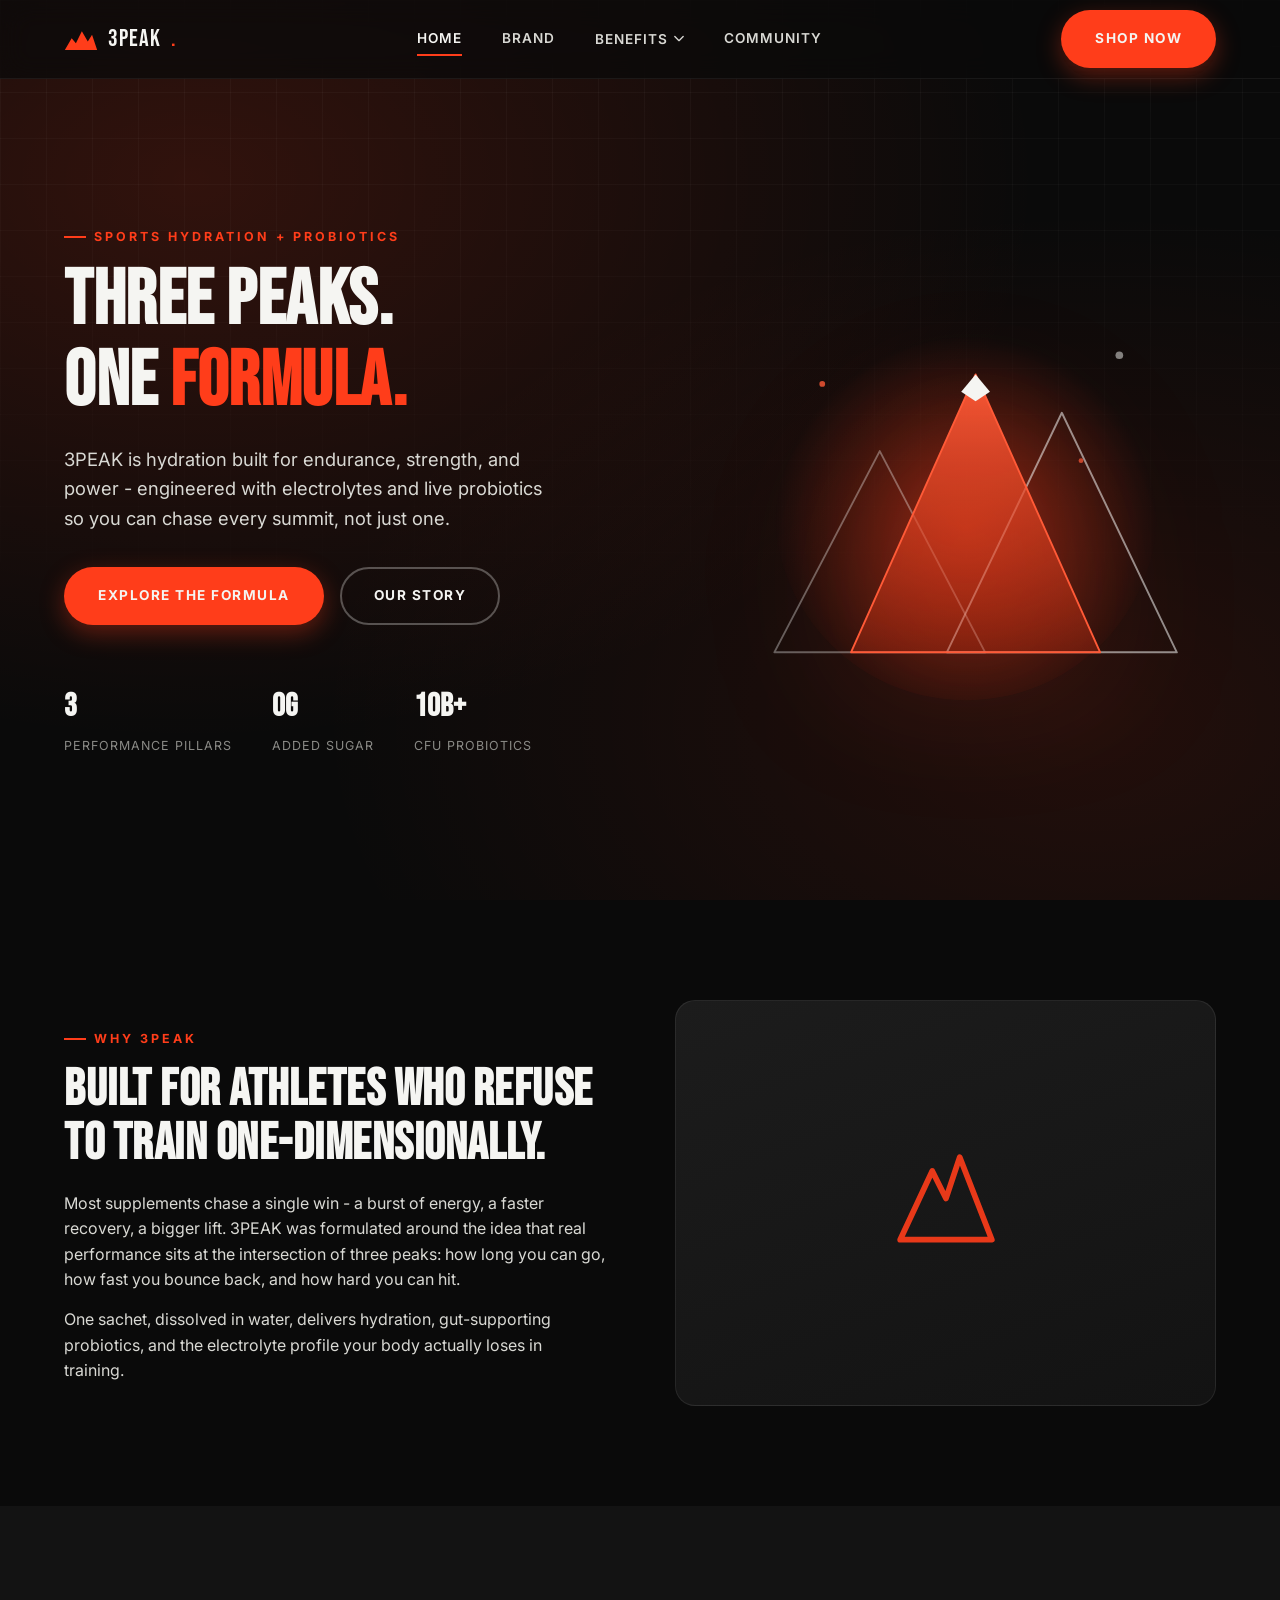
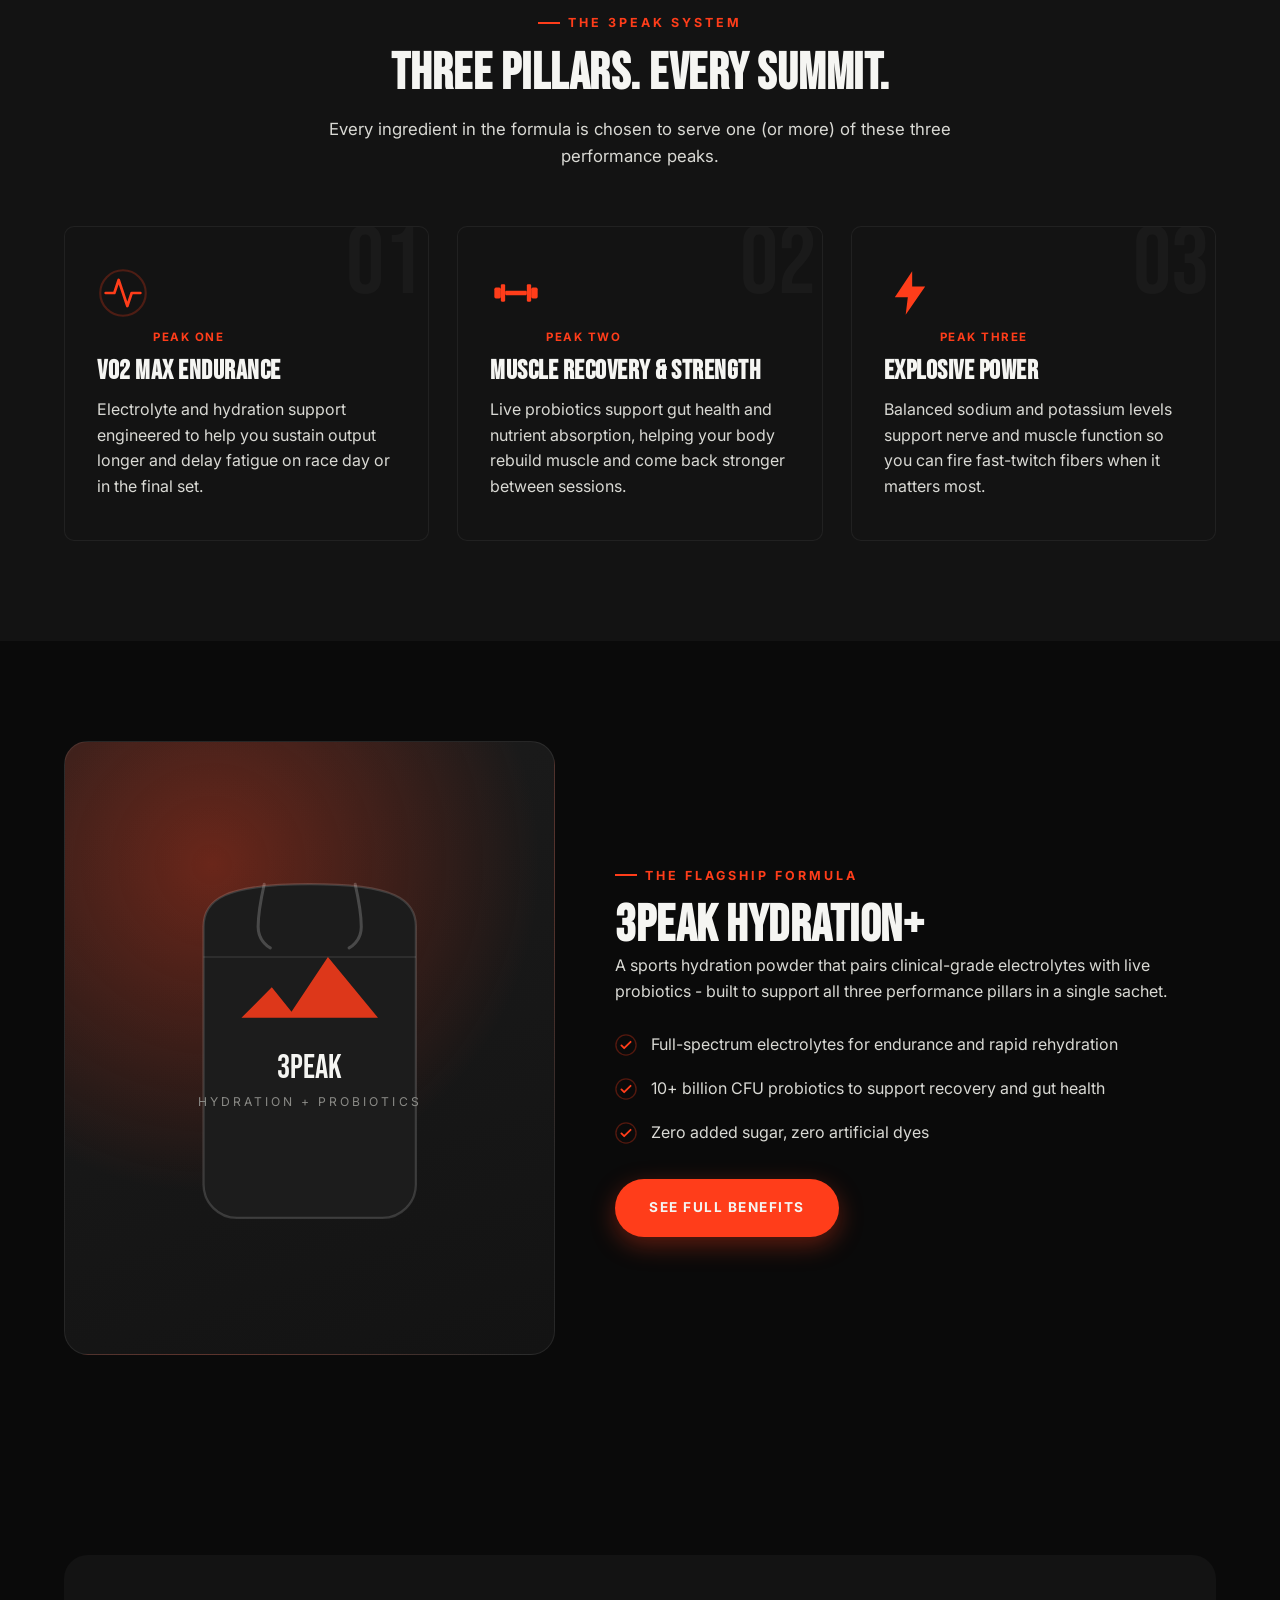
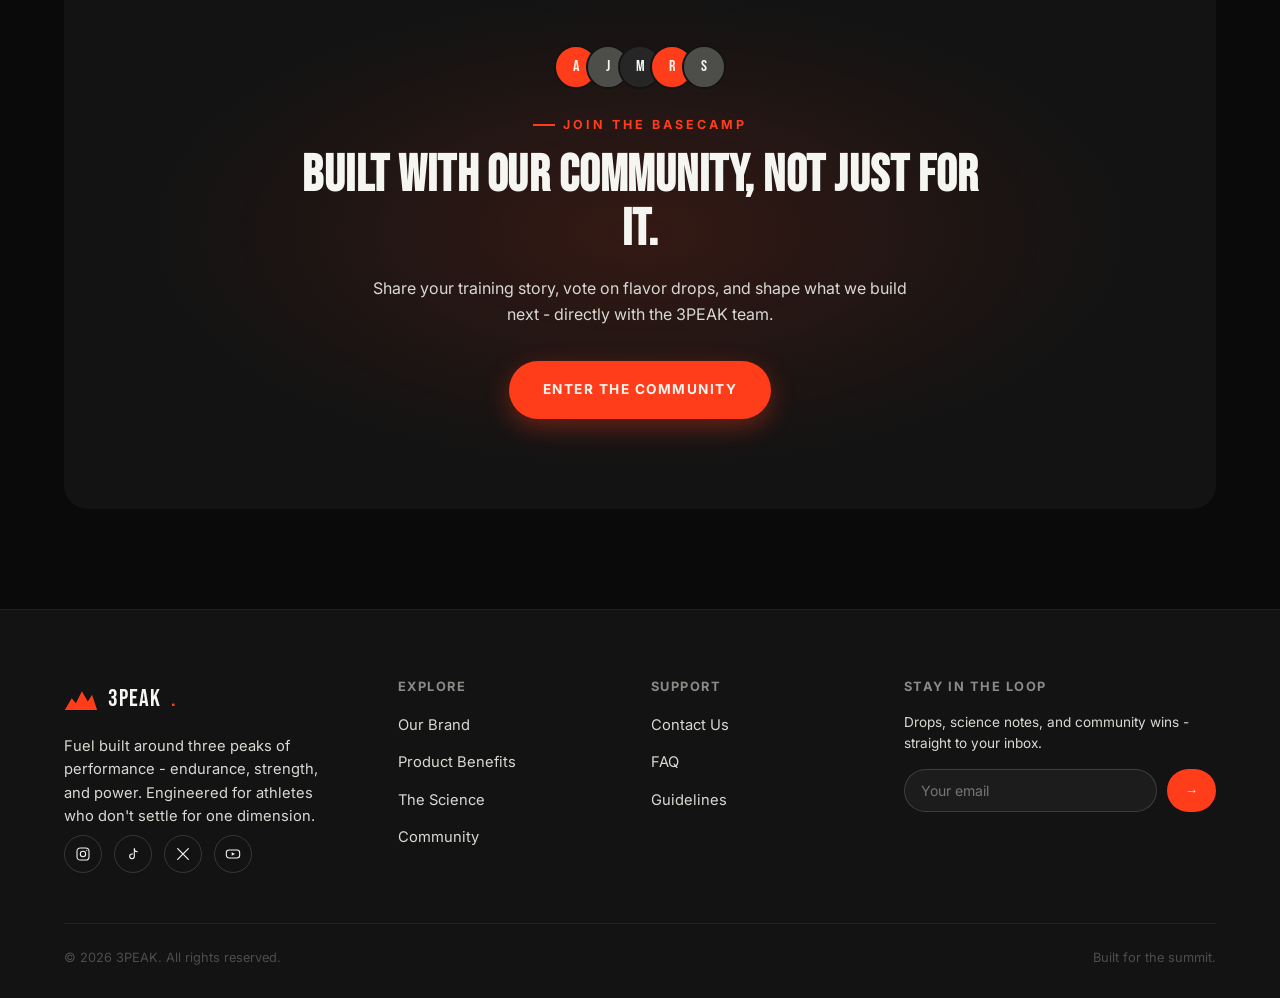
==== commit 5ac84db0: "Replace em dashes with simple hyphens across all pages" ====
--- a/index.html
+++ b/index.html
@@ -3,7 +3,7 @@
 <head>
 <meta charset="UTF-8">
 <meta name="viewport" content="width=device-width, initial-scale=1.0">
-<title>3PEAK — Fuel for Every Peak of Performance</title>
+<title>3PEAK - Fuel for Every Peak of Performance</title>
 <meta name="description" content="3PEAK is a sports supplement brand built around three peaks of performance: VO2 max endurance, muscle recovery &amp; strength, and explosive power.">
 <link rel="preconnect" href="https://fonts.googleapis.com">
 <link rel="preconnect" href="https://fonts.gstatic.com" crossorigin>
@@ -52,7 +52,7 @@
       <div class="hero-copy">
         <div class="eyebrow">Sports Hydration + Probiotics</div>
         <h1>Three peaks.<br>One <em>formula.</em></h1>
-        <p>3PEAK is hydration built for endurance, strength, and power — engineered with electrolytes and live probiotics so you can chase every summit, not just one.</p>
+        <p>3PEAK is hydration built for endurance, strength, and power - engineered with electrolytes and live probiotics so you can chase every summit, not just one.</p>
         <div class="hero-actions">
           <a href="benefits.html" class="btn btn-primary">Explore The Formula</a>
           <a href="brand.html" class="btn btn-outline">Our Story</a>
@@ -95,7 +95,7 @@
         <div class="split-copy">
           <div class="eyebrow">Why 3PEAK</div>
           <h2>Built for athletes who refuse to train one-dimensionally.</h2>
-          <p>Most supplements chase a single win — a burst of energy, a faster recovery, a bigger lift. 3PEAK was formulated around the idea that real performance sits at the intersection of three peaks: how long you can go, how fast you bounce back, and how hard you can hit.</p>
+          <p>Most supplements chase a single win - a burst of energy, a faster recovery, a bigger lift. 3PEAK was formulated around the idea that real performance sits at the intersection of three peaks: how long you can go, how fast you bounce back, and how hard you can hit.</p>
           <p>One sachet, dissolved in water, delivers hydration, gut-supporting probiotics, and the electrolyte profile your body actually loses in training.</p>
         </div>
         <div class="split-visual">
@@ -166,7 +166,7 @@
       <div class="product-copy">
         <div class="eyebrow">The Flagship Formula</div>
         <h2>3PEAK Hydration+</h2>
-        <p>A sports hydration powder that pairs clinical-grade electrolytes with live probiotics — built to support all three performance pillars in a single sachet.</p>
+        <p>A sports hydration powder that pairs clinical-grade electrolytes with live probiotics - built to support all three performance pillars in a single sachet.</p>
         <ul class="benefit-list">
           <li>
             <svg viewBox="0 0 24 24" fill="none"><circle cx="12" cy="12" r="11" stroke="currentColor" stroke-width="1.5" opacity="0.3"/><path d="M7 12.5L10 15.5L17 8.5" stroke="currentColor" stroke-width="2" stroke-linecap="round" stroke-linejoin="round"/></svg>
@@ -199,7 +199,7 @@
         </div>
         <div class="eyebrow" style="justify-content:center;display:flex;">Join The Basecamp</div>
         <h2>Built with our community, not just for it.</h2>
-        <p>Share your training story, vote on flavor drops, and shape what we build next — directly with the 3PEAK team.</p>
+        <p>Share your training story, vote on flavor drops, and shape what we build next - directly with the 3PEAK team.</p>
         <a href="community.html" class="btn btn-primary">Enter The Community</a>
       </div>
     </div>
@@ -215,7 +215,7 @@
           <svg class="mark" viewBox="0 0 40 30" fill="none" xmlns="http://www.w3.org/2000/svg"><path d="M1 28L9 14L14 20L21 6L28 18L33 10L39 28H1Z" fill="#ff3d1a"/></svg>
           3PEAK<span>.</span>
         </a>
-        <p>Fuel built around three peaks of performance — endurance, strength, and power. Engineered for athletes who don't settle for one dimension.</p>
+        <p>Fuel built around three peaks of performance - endurance, strength, and power. Engineered for athletes who don't settle for one dimension.</p>
         <div class="footer-social">
           <a href="#" aria-label="Instagram"><svg viewBox="0 0 24 24" fill="none"><rect x="3" y="3" width="18" height="18" rx="5" stroke="currentColor" stroke-width="1.6"/><circle cx="12" cy="12" r="4" stroke="currentColor" stroke-width="1.6"/><circle cx="17.5" cy="6.5" r="1" fill="currentColor"/></svg></a>
           <a href="#" aria-label="TikTok"><svg viewBox="0 0 24 24" fill="none"><path d="M14 4V15.5C14 17.4 12.4 19 10.5 19C8.6 19 7 17.4 7 15.5C7 13.6 8.6 12 10.5 12C10.8 12 11.2 12 11.5 12.1" stroke="currentColor" stroke-width="1.6" stroke-linecap="round"/><path d="M14 4C14 6.5 16 8.5 18.5 8.5" stroke="currentColor" stroke-width="1.6" stroke-linecap="round"/></svg></a>
@@ -242,7 +242,7 @@
       </div>
       <div class="footer-col">
         <h4>Stay In The Loop</h4>
-        <p style="font-size:0.85rem;margin-bottom:14px;">Drops, science notes, and community wins — straight to your inbox.</p>
+        <p style="font-size:0.85rem;margin-bottom:14px;">Drops, science notes, and community wins - straight to your inbox.</p>
         <form class="newsletter-form">
           <input type="email" placeholder="Your email" required aria-label="Email address">
           <button type="submit" aria-label="Subscribe">→</button>
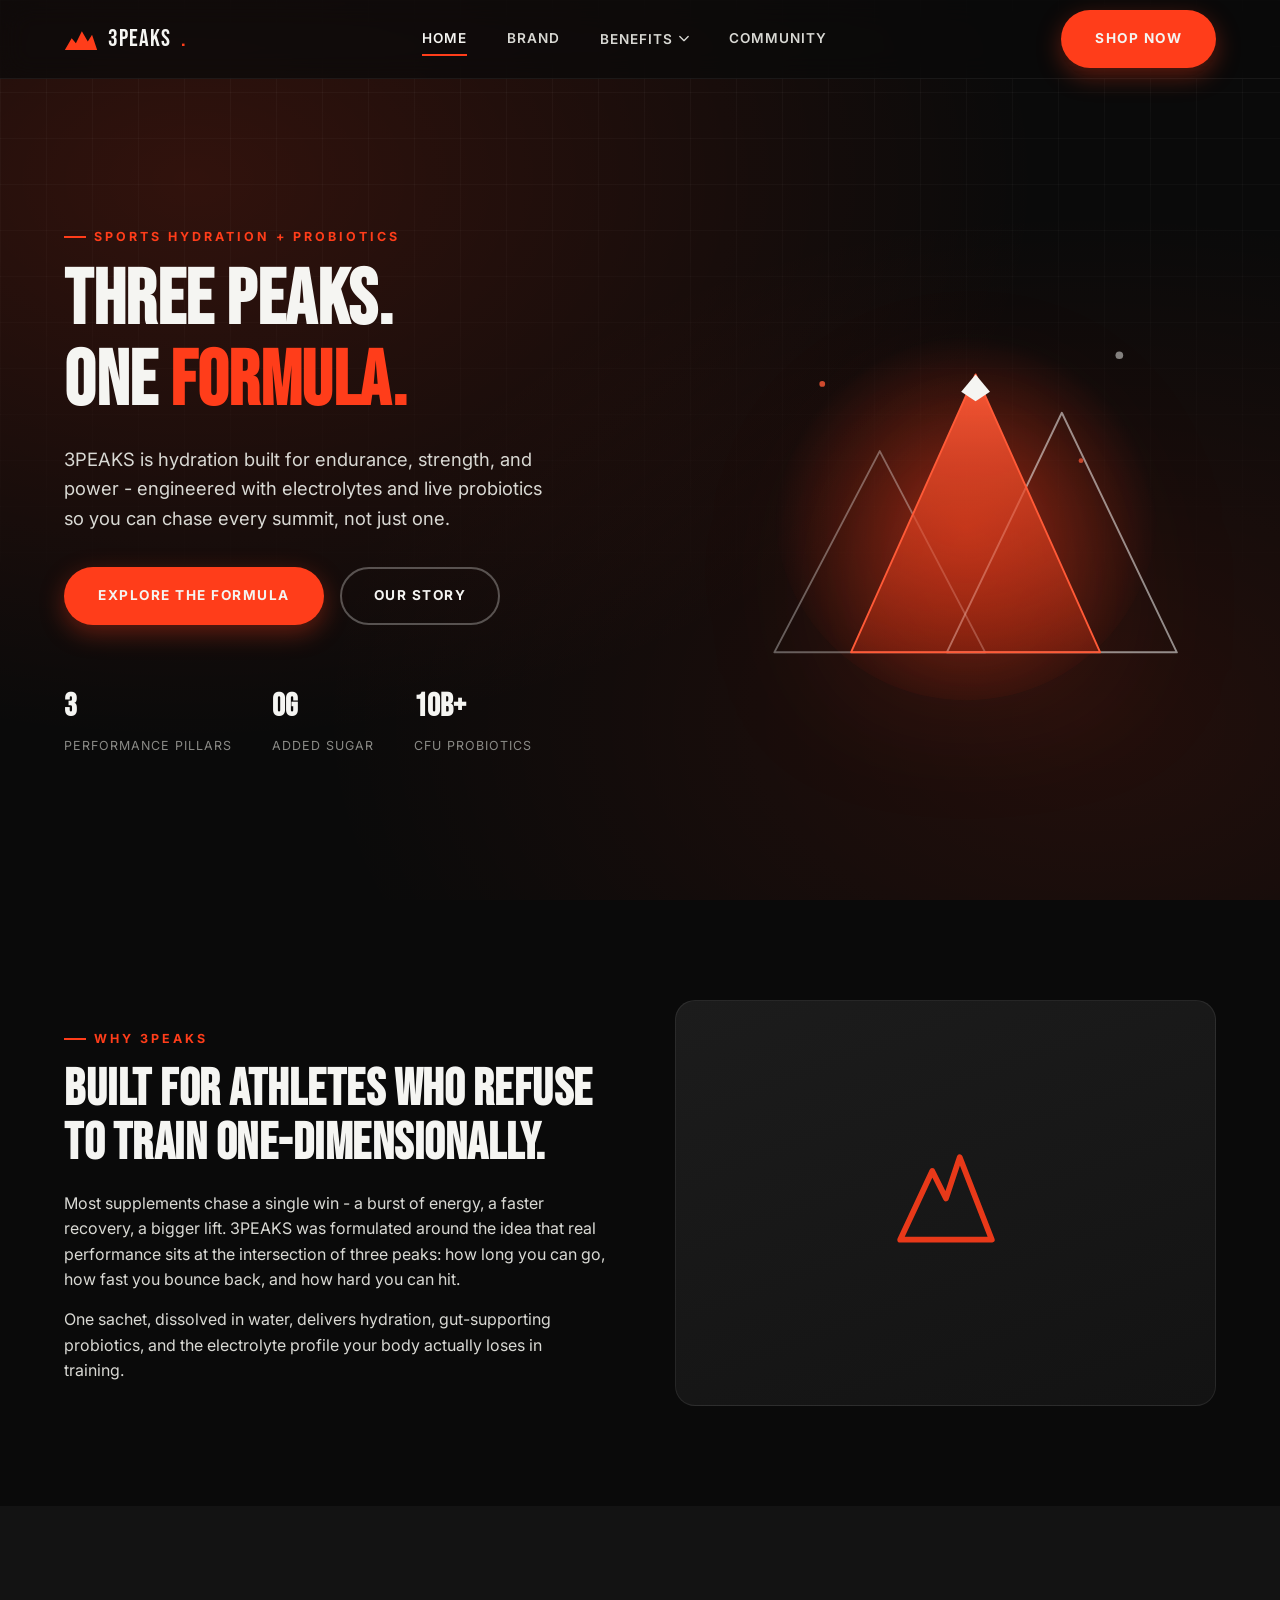
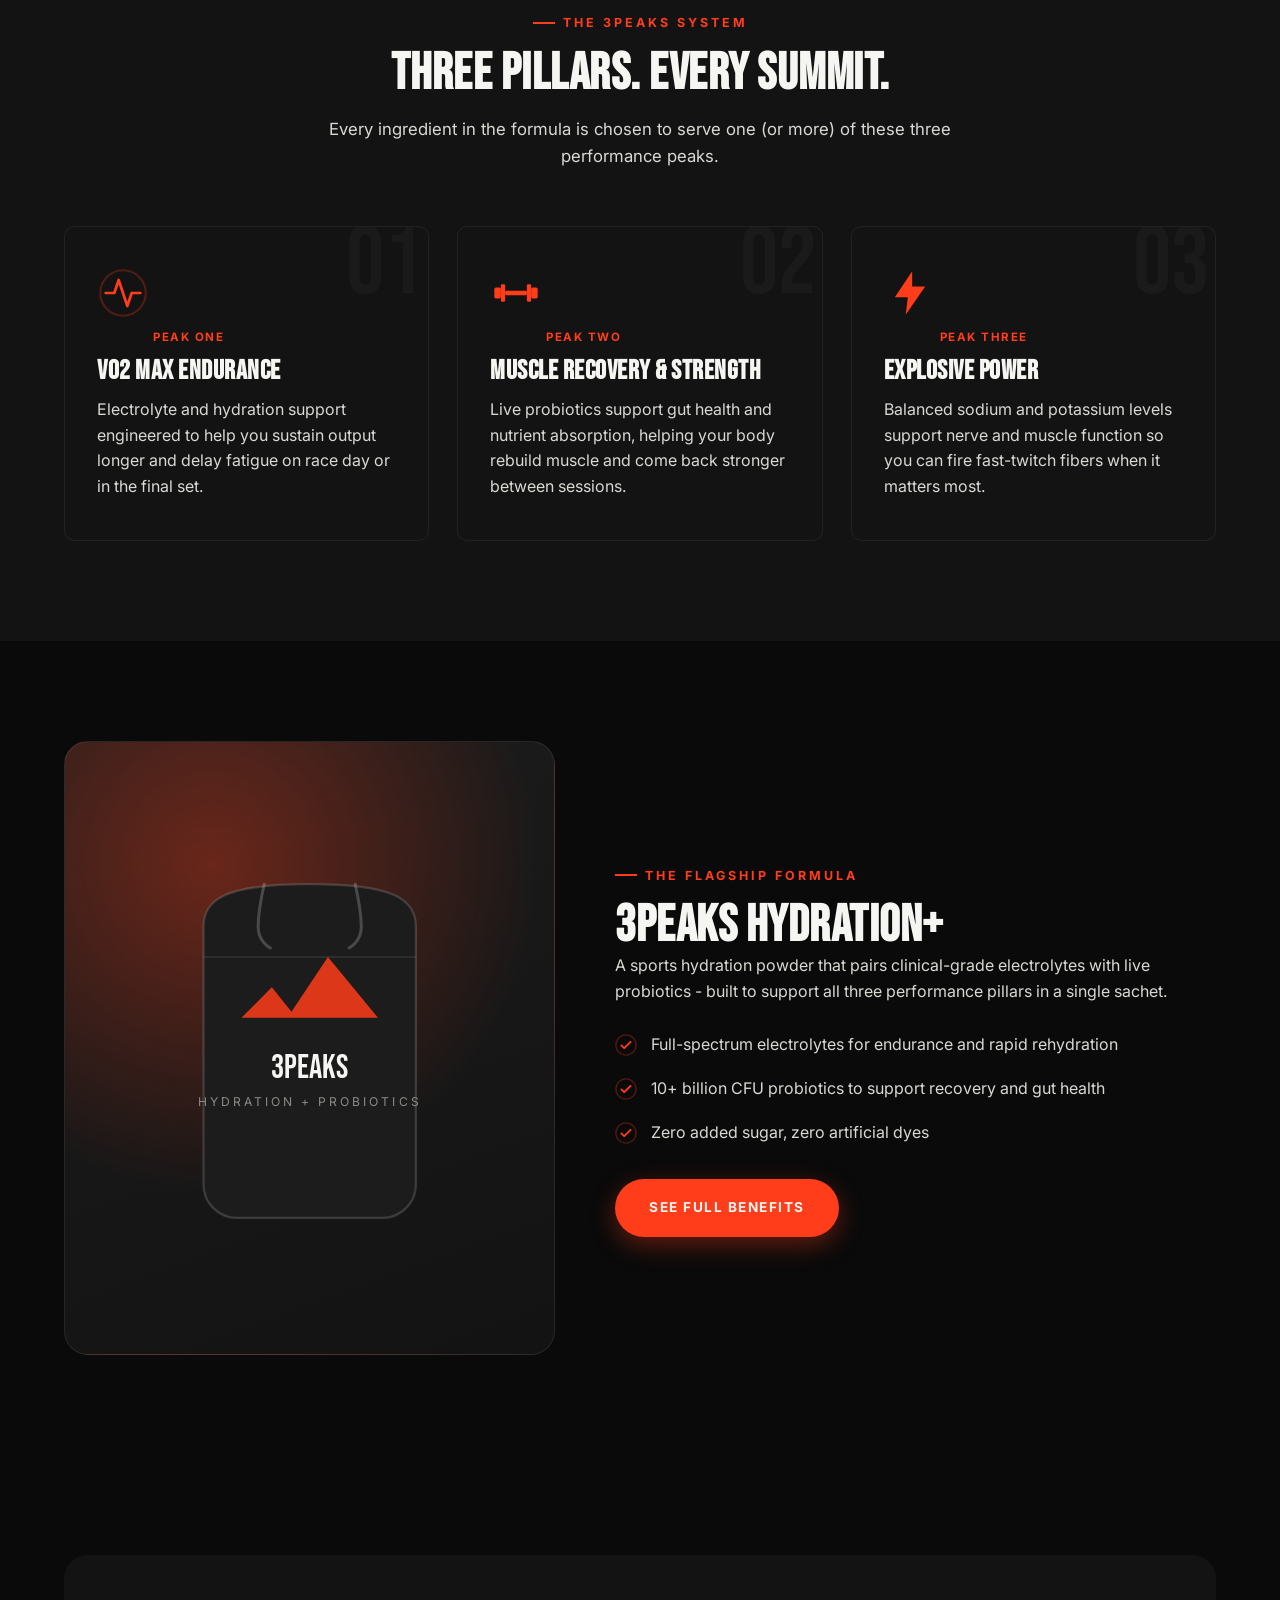
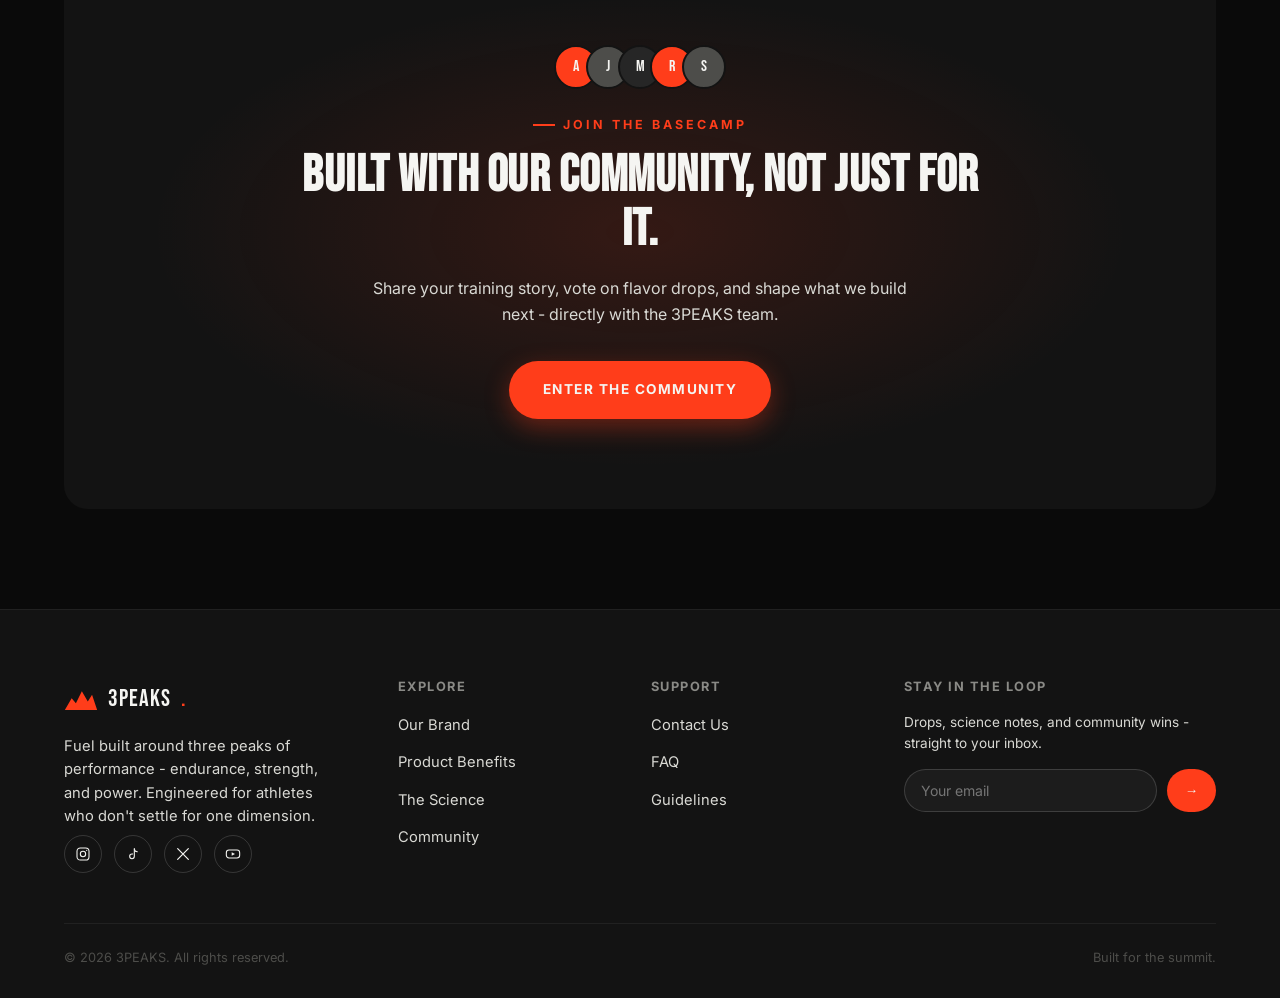
==== commit 83046161: "Rename brand from 3PEAK to 3PEAKS across every page Logo, titles, meta descriptions, body copy, and " ====
--- a/index.html
+++ b/index.html
@@ -3,8 +3,8 @@
 <head>
 <meta charset="UTF-8">
 <meta name="viewport" content="width=device-width, initial-scale=1.0">
-<title>3PEAK - Fuel for Every Peak of Performance</title>
-<meta name="description" content="3PEAK is a sports supplement brand built around three peaks of performance: VO2 max endurance, muscle recovery &amp; strength, and explosive power.">
+<title>3PEAKS - Fuel for Every Peak of Performance</title>
+<meta name="description" content="3PEAKS is a sports supplement brand built around three peaks of performance: VO2 max endurance, muscle recovery &amp; strength, and explosive power.">
 <link rel="preconnect" href="https://fonts.googleapis.com">
 <link rel="preconnect" href="https://fonts.gstatic.com" crossorigin>
 <link href="https://fonts.googleapis.com/css2?family=Bebas+Neue&family=Inter:wght@400;500;600;700;800&display=swap" rel="stylesheet">
@@ -18,7 +18,7 @@
       <svg class="mark" viewBox="0 0 40 30" fill="none" xmlns="http://www.w3.org/2000/svg">
         <path d="M1 28L9 14L14 20L21 6L28 18L33 10L39 28H1Z" fill="#ff3d1a"/>
       </svg>
-      3PEAK<span>.</span>
+      3PEAKS<span>.</span>
     </a>
     <div class="nav-links">
       <a href="index.html">Home</a>
@@ -52,14 +52,14 @@
       <div class="hero-copy">
         <div class="eyebrow">Sports Hydration + Probiotics</div>
         <h1>Three peaks.<br>One <em>formula.</em></h1>
-        <p>3PEAK is hydration built for endurance, strength, and power - engineered with electrolytes and live probiotics so you can chase every summit, not just one.</p>
+        <p>3PEAKS is hydration built for endurance, strength, and power - engineered with electrolytes and live probiotics so you can chase every summit, not just one.</p>
         <div class="hero-actions">
           <a href="benefits.html" class="btn btn-primary">Explore The Formula</a>
           <a href="brand.html" class="btn btn-outline">Our Story</a>
         </div>
         <div class="hero-stats">
           <div><strong>3</strong><span>Performance Pillars</span></div>
-          <div><strong>0G</strong><span>Added Sugar</span></div>
+          <div><strong>0g</strong><span>Added Sugar</span></div>
           <div><strong>10B+</strong><span>CFU Probiotics</span></div>
         </div>
       </div>
@@ -93,9 +93,9 @@
     <div class="container">
       <div class="split">
         <div class="split-copy">
-          <div class="eyebrow">Why 3PEAK</div>
+          <div class="eyebrow">Why 3PEAKS</div>
           <h2>Built for athletes who refuse to train one-dimensionally.</h2>
-          <p>Most supplements chase a single win - a burst of energy, a faster recovery, a bigger lift. 3PEAK was formulated around the idea that real performance sits at the intersection of three peaks: how long you can go, how fast you bounce back, and how hard you can hit.</p>
+          <p>Most supplements chase a single win - a burst of energy, a faster recovery, a bigger lift. 3PEAKS was formulated around the idea that real performance sits at the intersection of three peaks: how long you can go, how fast you bounce back, and how hard you can hit.</p>
           <p>One sachet, dissolved in water, delivers hydration, gut-supporting probiotics, and the electrolyte profile your body actually loses in training.</p>
         </div>
         <div class="split-visual">
@@ -111,7 +111,7 @@
   <section class="section section-alt">
     <div class="container">
       <div class="section-head center">
-        <div class="eyebrow">The 3PEAK System</div>
+        <div class="eyebrow">The 3PEAKS System</div>
         <h2>Three pillars. Every summit.</h2>
         <p>Every ingredient in the formula is chosen to serve one (or more) of these three performance peaks.</p>
       </div>
@@ -159,13 +159,13 @@
           <path d="M70 12C70 12 66 30 66 40C66 50 74 54 74 54" stroke="rgba(255,255,255,0.2)" stroke-width="2" stroke-linecap="round"/>
           <path d="M130 12C130 12 134 30 134 40C134 50 126 54 126 54" stroke="rgba(255,255,255,0.2)" stroke-width="2" stroke-linecap="round"/>
           <path d="M55 100L75 80L88 96L112 60L145 100H55Z" fill="#ff3d1a" opacity="0.85"/>
-          <text x="100" y="140" text-anchor="middle" font-family="Bebas Neue" font-size="22" fill="#f5f5f2">3PEAK</text>
+          <text x="100" y="140" text-anchor="middle" font-family="Bebas Neue" font-size="22" fill="#f5f5f2">3PEAKS</text>
           <text x="100" y="158" text-anchor="middle" font-family="Inter" font-size="8" letter-spacing="2" fill="#8a8a86">HYDRATION + PROBIOTICS</text>
         </svg>
       </div>
       <div class="product-copy">
         <div class="eyebrow">The Flagship Formula</div>
-        <h2>3PEAK Hydration+</h2>
+        <h2>3PEAKS Hydration+</h2>
         <p>A sports hydration powder that pairs clinical-grade electrolytes with live probiotics - built to support all three performance pillars in a single sachet.</p>
         <ul class="benefit-list">
           <li>
@@ -199,7 +199,7 @@
         </div>
         <div class="eyebrow" style="justify-content:center;display:flex;">Join The Basecamp</div>
         <h2>Built with our community, not just for it.</h2>
-        <p>Share your training story, vote on flavor drops, and shape what we build next - directly with the 3PEAK team.</p>
+        <p>Share your training story, vote on flavor drops, and shape what we build next - directly with the 3PEAKS team.</p>
         <a href="community.html" class="btn btn-primary">Enter The Community</a>
       </div>
     </div>
@@ -213,7 +213,7 @@
       <div class="footer-brand">
         <a href="index.html" class="logo">
           <svg class="mark" viewBox="0 0 40 30" fill="none" xmlns="http://www.w3.org/2000/svg"><path d="M1 28L9 14L14 20L21 6L28 18L33 10L39 28H1Z" fill="#ff3d1a"/></svg>
-          3PEAK<span>.</span>
+          3PEAKS<span>.</span>
         </a>
         <p>Fuel built around three peaks of performance - endurance, strength, and power. Engineered for athletes who don't settle for one dimension.</p>
         <div class="footer-social">
@@ -250,7 +250,7 @@
       </div>
     </div>
     <div class="footer-bottom">
-      <span>© 2026 3PEAK. All rights reserved.</span>
+      <span>© 2026 3PEAKS. All rights reserved.</span>
       <span>Built for the summit.</span>
     </div>
   </div>
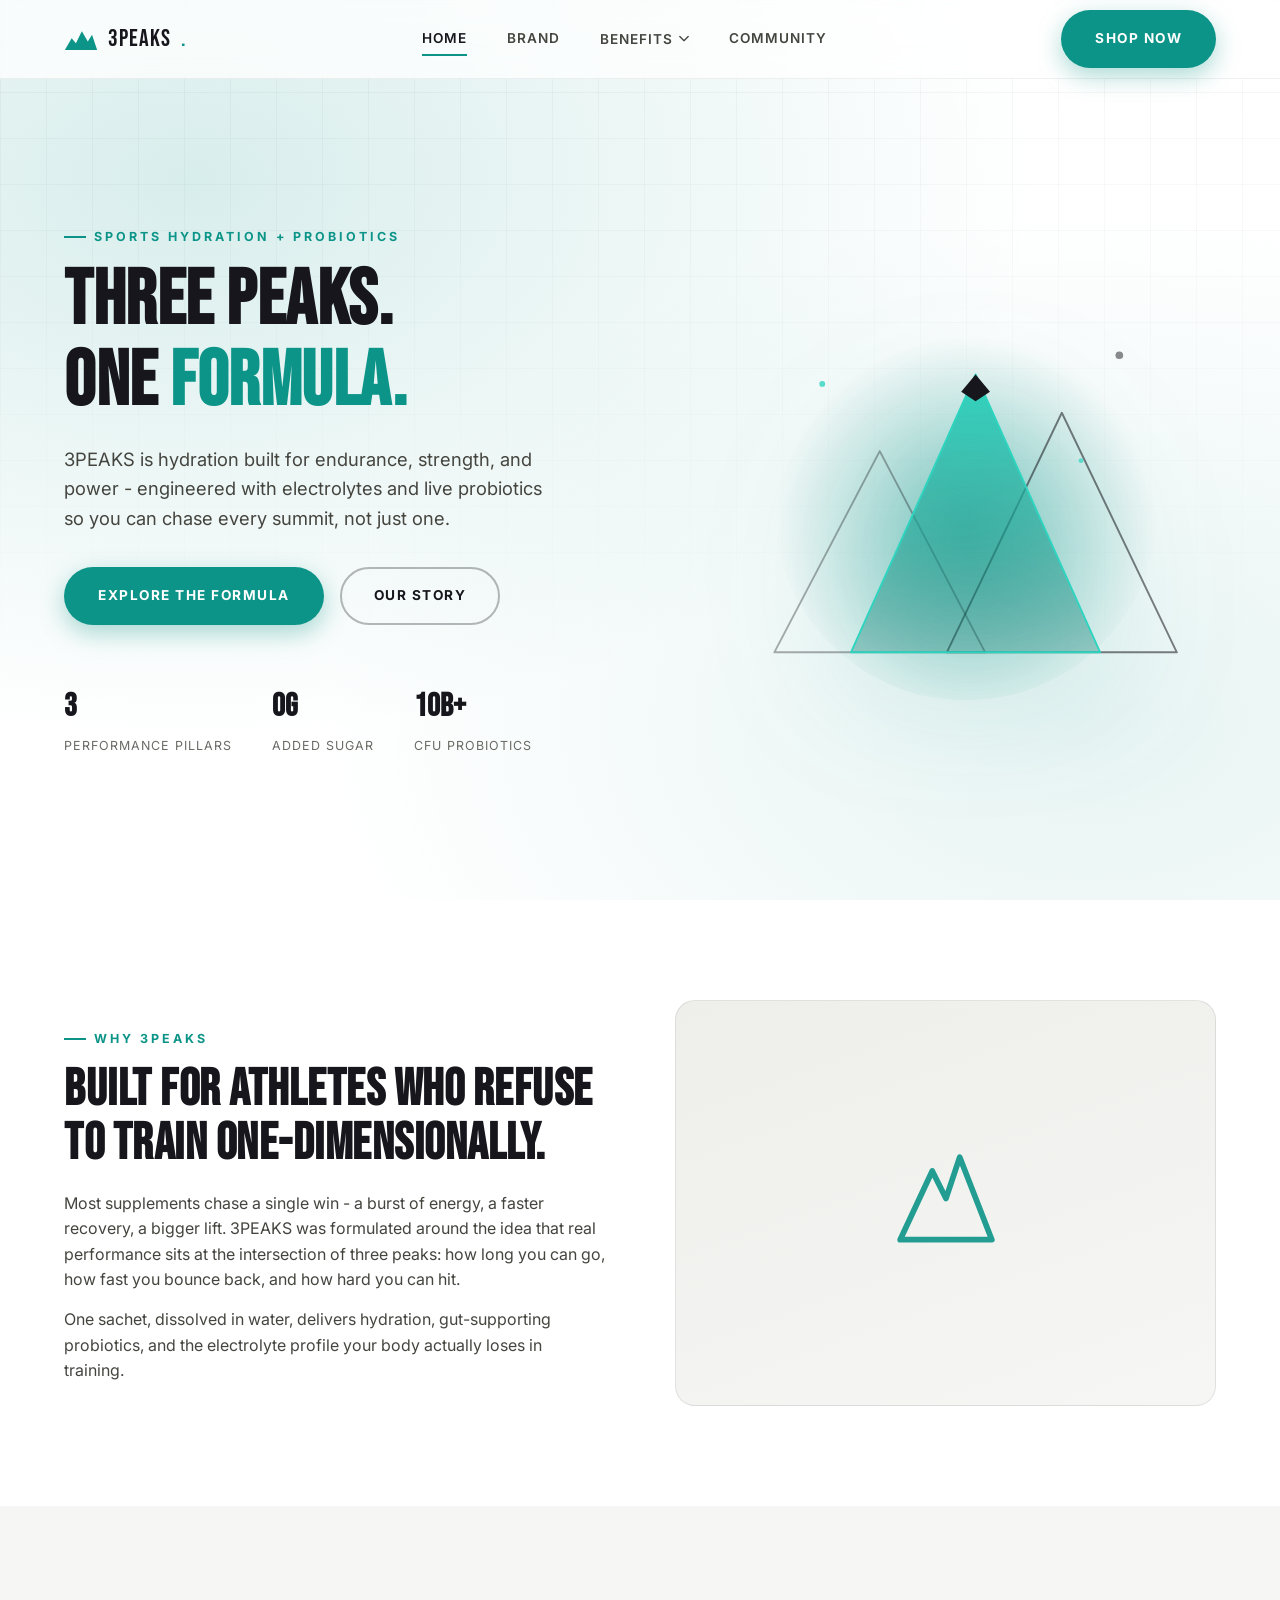
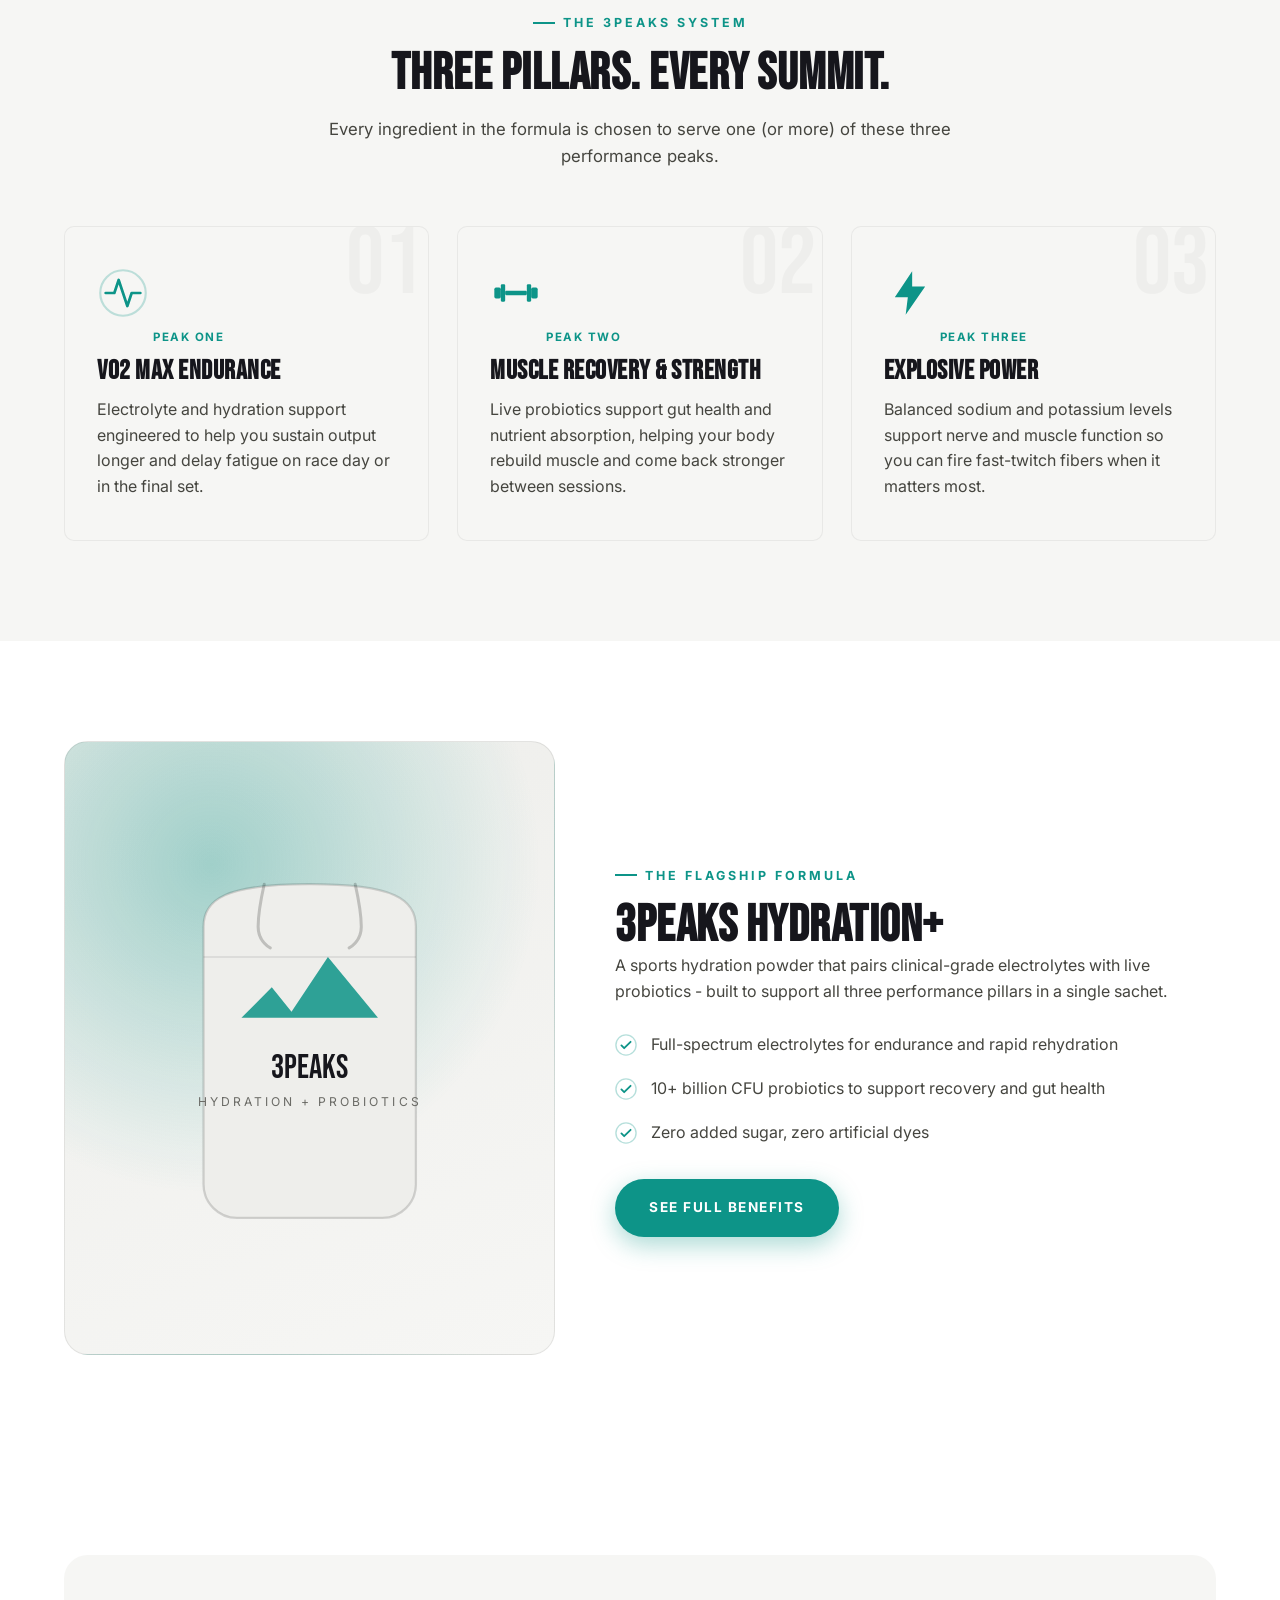
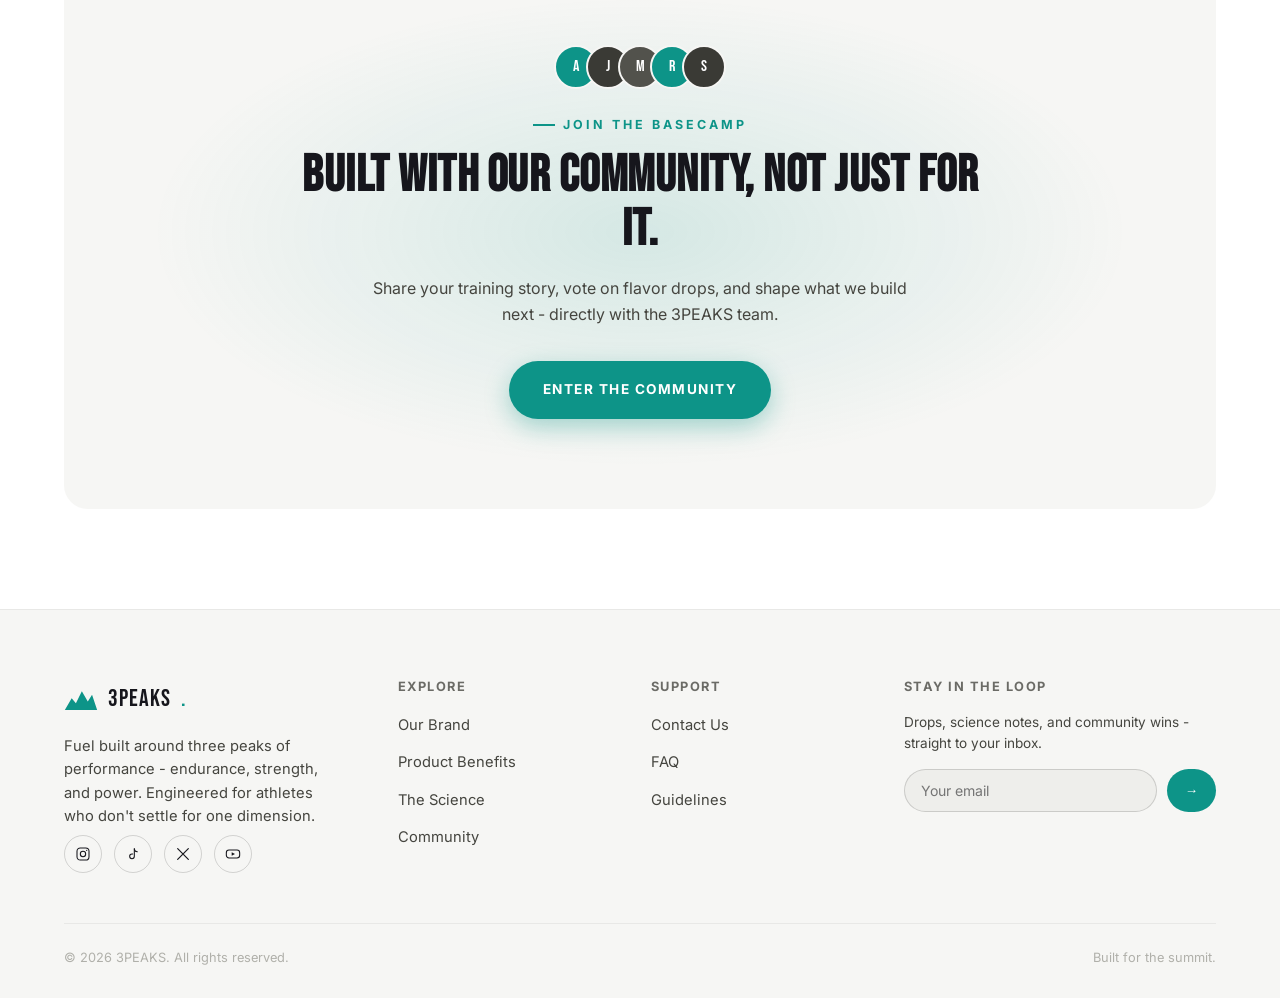
==== commit 73650ce7: "Switch site theme from dark to light with a new teal accent - Background: black -> white/light gray " ====
--- a/index.html
+++ b/index.html
@@ -16,7 +16,7 @@
   <div class="nav container">
     <a href="index.html" class="logo">
       <svg class="mark" viewBox="0 0 40 30" fill="none" xmlns="http://www.w3.org/2000/svg">
-        <path d="M1 28L9 14L14 20L21 6L28 18L33 10L39 28H1Z" fill="#ff3d1a"/>
+        <path d="M1 28L9 14L14 20L21 6L28 18L33 10L39 28H1Z" fill="#0d9488"/>
       </svg>
       3PEAKS<span>.</span>
     </a>
@@ -67,22 +67,22 @@
         <svg class="hero-peaks" viewBox="0 0 480 460" fill="none" xmlns="http://www.w3.org/2000/svg">
           <defs>
             <linearGradient id="peakFront" x1="0" y1="0" x2="0" y2="1">
-              <stop offset="0%" stop-color="#ff5a37"/>
-              <stop offset="100%" stop-color="#cc2e10" stop-opacity="0.35"/>
+              <stop offset="0%" stop-color="#2dd4bf"/>
+              <stop offset="100%" stop-color="#0b7d72" stop-opacity="0.35"/>
             </linearGradient>
             <radialGradient id="glow" cx="50%" cy="55%" r="50%">
-              <stop offset="0%" stop-color="#ff3d1a" stop-opacity="0.45"/>
-              <stop offset="100%" stop-color="#ff3d1a" stop-opacity="0"/>
+              <stop offset="0%" stop-color="#0d9488" stop-opacity="0.45"/>
+              <stop offset="100%" stop-color="#0d9488" stop-opacity="0"/>
             </radialGradient>
           </defs>
           <circle cx="240" cy="250" r="200" fill="url(#glow)"/>
-          <path d="M40 400L150 190L260 400H40Z" stroke="rgba(245,245,242,0.35)" stroke-width="2" stroke-linejoin="round"/>
-          <path d="M220 400L340 150L460 400H220Z" stroke="rgba(245,245,242,0.55)" stroke-width="2" stroke-linejoin="round"/>
-          <path d="M120 400L250 110L380 400H120Z" fill="url(#peakFront)" stroke="#ff5a37" stroke-width="2" stroke-linejoin="round"/>
-          <path d="M235 128L250 110L265 128L250 138Z" fill="#f5f5f2"/>
-          <circle cx="90" cy="120" r="3" fill="#ff5a37" opacity="0.8"/>
-          <circle cx="400" cy="90" r="4" fill="#f5f5f2" opacity="0.5"/>
-          <circle cx="360" cy="200" r="2.5" fill="#ff5a37" opacity="0.7"/>
+          <path d="M40 400L150 190L260 400H40Z" stroke="rgba(22,22,28,0.35)" stroke-width="2" stroke-linejoin="round"/>
+          <path d="M220 400L340 150L460 400H220Z" stroke="rgba(22,22,28,0.55)" stroke-width="2" stroke-linejoin="round"/>
+          <path d="M120 400L250 110L380 400H120Z" fill="url(#peakFront)" stroke="#2dd4bf" stroke-width="2" stroke-linejoin="round"/>
+          <path d="M235 128L250 110L265 128L250 138Z" fill="#16161c"/>
+          <circle cx="90" cy="120" r="3" fill="#2dd4bf" opacity="0.8"/>
+          <circle cx="400" cy="90" r="4" fill="#16161c" opacity="0.5"/>
+          <circle cx="360" cy="200" r="2.5" fill="#2dd4bf" opacity="0.7"/>
         </svg>
       </div>
     </div>
@@ -154,13 +154,13 @@
     <div class="container product-teaser">
       <div class="product-visual">
         <svg class="product-pouch" viewBox="0 0 200 240" fill="none" xmlns="http://www.w3.org/2000/svg">
-          <path d="M30 40C30 22 44 12 100 12C156 12 170 22 170 40V210C170 222 160 232 148 232H52C40 232 30 222 30 210V40Z" fill="#1c1c1c" stroke="rgba(255,255,255,0.15)" stroke-width="1.5"/>
-          <path d="M30 60H170" stroke="rgba(255,255,255,0.1)"/>
-          <path d="M70 12C70 12 66 30 66 40C66 50 74 54 74 54" stroke="rgba(255,255,255,0.2)" stroke-width="2" stroke-linecap="round"/>
-          <path d="M130 12C130 12 134 30 134 40C134 50 126 54 126 54" stroke="rgba(255,255,255,0.2)" stroke-width="2" stroke-linecap="round"/>
-          <path d="M55 100L75 80L88 96L112 60L145 100H55Z" fill="#ff3d1a" opacity="0.85"/>
-          <text x="100" y="140" text-anchor="middle" font-family="Bebas Neue" font-size="22" fill="#f5f5f2">3PEAKS</text>
-          <text x="100" y="158" text-anchor="middle" font-family="Inter" font-size="8" letter-spacing="2" fill="#8a8a86">HYDRATION + PROBIOTICS</text>
+          <path d="M30 40C30 22 44 12 100 12C156 12 170 22 170 40V210C170 222 160 232 148 232H52C40 232 30 222 30 210V40Z" fill="#eeeeeb" stroke="rgba(0,0,0,0.15)" stroke-width="1.5"/>
+          <path d="M30 60H170" stroke="rgba(0,0,0,0.1)"/>
+          <path d="M70 12C70 12 66 30 66 40C66 50 74 54 74 54" stroke="rgba(0,0,0,0.2)" stroke-width="2" stroke-linecap="round"/>
+          <path d="M130 12C130 12 134 30 134 40C134 50 126 54 126 54" stroke="rgba(0,0,0,0.2)" stroke-width="2" stroke-linecap="round"/>
+          <path d="M55 100L75 80L88 96L112 60L145 100H55Z" fill="#0d9488" opacity="0.85"/>
+          <text x="100" y="140" text-anchor="middle" font-family="Bebas Neue" font-size="22" fill="#16161c">3PEAKS</text>
+          <text x="100" y="158" text-anchor="middle" font-family="Inter" font-size="8" letter-spacing="2" fill="#6b6b66">HYDRATION + PROBIOTICS</text>
         </svg>
       </div>
       <div class="product-copy">
@@ -191,11 +191,11 @@
     <div class="container">
       <div class="community-teaser">
         <div class="avatar-row">
-          <div class="avatar" style="background:#ff3d1a;">A</div>
-          <div class="avatar" style="background:#4d4d4a;">J</div>
-          <div class="avatar" style="background:#262626;">M</div>
-          <div class="avatar" style="background:#ff3d1a;">R</div>
-          <div class="avatar" style="background:#4d4d4a;">S</div>
+          <div class="avatar" style="background:#0d9488;">A</div>
+          <div class="avatar" style="background:#3a3a35;">J</div>
+          <div class="avatar" style="background:#52524c;">M</div>
+          <div class="avatar" style="background:#0d9488;">R</div>
+          <div class="avatar" style="background:#3a3a35;">S</div>
         </div>
         <div class="eyebrow" style="justify-content:center;display:flex;">Join The Basecamp</div>
         <h2>Built with our community, not just for it.</h2>
@@ -212,7 +212,7 @@
     <div class="footer-grid">
       <div class="footer-brand">
         <a href="index.html" class="logo">
-          <svg class="mark" viewBox="0 0 40 30" fill="none" xmlns="http://www.w3.org/2000/svg"><path d="M1 28L9 14L14 20L21 6L28 18L33 10L39 28H1Z" fill="#ff3d1a"/></svg>
+          <svg class="mark" viewBox="0 0 40 30" fill="none" xmlns="http://www.w3.org/2000/svg"><path d="M1 28L9 14L14 20L21 6L28 18L33 10L39 28H1Z" fill="#0d9488"/></svg>
           3PEAKS<span>.</span>
         </a>
         <p>Fuel built around three peaks of performance - endurance, strength, and power. Engineered for athletes who don't settle for one dimension.</p>
--- a/css/style.css
+++ b/css/style.css
@@ -3,17 +3,17 @@
    ============================================ */
 
 :root {
-  --black: #0a0a0a;
-  --black-soft: #131313;
-  --charcoal: #1c1c1c;
-  --charcoal-light: #262626;
-  --white: #f5f5f2;
-  --off-white: #d9d9d4;
-  --gray: #8a8a86;
-  --gray-dark: #4d4d4a;
-  --red: #ff3d1a;
-  --red-dark: #cc2e10;
-  --red-glow: rgba(255, 61, 26, 0.35);
+  --black: #ffffff;
+  --black-soft: #f6f6f4;
+  --charcoal: #eeeeeb;
+  --charcoal-light: #e6e6e2;
+  --white: #16161c;
+  --off-white: #45453f;
+  --gray: #6b6b66;
+  --gray-dark: #b0b0aa;
+  --red: #0d9488;
+  --red-dark: #0b7d72;
+  --red-glow: rgba(13, 148, 136, 0.35);
 
   --font-display: 'Bebas Neue', 'Arial Narrow', sans-serif;
   --font-body: 'Inter', -apple-system, BlinkMacSystemFont, 'Segoe UI', sans-serif;
@@ -145,7 +145,7 @@
 
 .btn-primary {
   background: var(--red);
-  color: var(--white);
+  color: #ffffff;
   box-shadow: 0 8px 24px var(--red-glow);
 }
 
@@ -156,7 +156,7 @@
 
 .btn-outline {
   background: transparent;
-  border-color: rgba(245, 245, 242, 0.3);
+  border-color: rgba(22, 22, 28, 0.3);
   color: var(--white);
 }
 
@@ -176,10 +176,10 @@
   left: 0;
   right: 0;
   z-index: 1000;
-  background: rgba(10, 10, 10, 0.75);
+  background: rgba(255, 255, 255, 0.75);
   backdrop-filter: blur(14px);
   -webkit-backdrop-filter: blur(14px);
-  border-bottom: 1px solid rgba(255, 255, 255, 0.06);
+  border-bottom: 1px solid rgba(0, 0, 0, 0.06);
 }
 
 .nav {
@@ -291,7 +291,7 @@
   transform: translate(-50%, 8px);
   min-width: 240px;
   background: var(--charcoal);
-  border: 1px solid rgba(255,255,255,0.08);
+  border: 1px solid rgba(0,0,0,0.08);
   border-radius: 12px;
   padding: 8px;
   margin-top: 14px;
@@ -328,7 +328,7 @@
 .nav-dropdown-menu a::after { display: none; }
 
 .nav-dropdown-menu a:hover {
-  background: rgba(255,61,26,0.1);
+  background: rgba(13,148,136,0.1);
 }
 
 .nav-dropdown-menu a span {
@@ -370,8 +370,8 @@
   position: relative;
   padding-top: 78px;
   background:
-    radial-gradient(ellipse at 15% 20%, rgba(255, 61, 26, 0.16), transparent 55%),
-    radial-gradient(ellipse at 85% 80%, rgba(255, 61, 26, 0.1), transparent 50%),
+    radial-gradient(ellipse at 15% 20%, rgba(13, 148, 136, 0.16), transparent 55%),
+    radial-gradient(ellipse at 85% 80%, rgba(13, 148, 136, 0.1), transparent 50%),
     var(--black);
   overflow: hidden;
 }
@@ -381,8 +381,8 @@
   position: absolute;
   inset: 0;
   background-image:
-    linear-gradient(rgba(255,255,255,0.035) 1px, transparent 1px),
-    linear-gradient(90deg, rgba(255,255,255,0.035) 1px, transparent 1px);
+    linear-gradient(rgba(0,0,0,0.035) 1px, transparent 1px),
+    linear-gradient(90deg, rgba(0,0,0,0.035) 1px, transparent 1px);
   background-size: 46px 46px;
   mask-image: linear-gradient(to bottom, black, transparent 75%);
   pointer-events: none;
@@ -449,7 +449,7 @@
 .hero-peaks {
   width: 100%;
   max-width: 460px;
-  filter: drop-shadow(0 30px 60px rgba(255, 61, 26, 0.25));
+  filter: drop-shadow(0 30px 60px rgba(13, 148, 136, 0.25));
 }
 
 /* ============ Peak Icon (shared) ============ */
@@ -467,7 +467,7 @@
 
 .pillar-card {
   background: var(--black-soft);
-  border: 1px solid rgba(255,255,255,0.06);
+  border: 1px solid rgba(0,0,0,0.06);
   border-radius: var(--radius);
   padding: 40px 32px;
   transition: transform 0.25s ease, border-color 0.25s ease, background 0.25s ease;
@@ -482,7 +482,7 @@
   right: 6px;
   font-family: var(--font-display);
   font-size: 6rem;
-  color: rgba(255,255,255,0.03);
+  color: rgba(0,0,0,0.03);
   line-height: 1;
 }
 
@@ -524,12 +524,12 @@
   aspect-ratio: 4/5;
   border-radius: 24px;
   background:
-    radial-gradient(circle at 30% 20%, rgba(255,61,26,0.35), transparent 55%),
+    radial-gradient(circle at 30% 20%, rgba(13,148,136,0.35), transparent 55%),
     linear-gradient(160deg, var(--charcoal), var(--black-soft));
   display: flex;
   align-items: center;
   justify-content: center;
-  border: 1px solid rgba(255,255,255,0.08);
+  border: 1px solid rgba(0,0,0,0.08);
 }
 
 .product-pouch {
@@ -562,7 +562,7 @@
 .community-teaser {
   text-align: center;
   background:
-    radial-gradient(ellipse at center, rgba(255,61,26,0.14), transparent 60%),
+    radial-gradient(ellipse at center, rgba(13,148,136,0.14), transparent 60%),
     var(--black-soft);
   border-radius: 24px;
   padding: 90px 40px;
@@ -595,7 +595,7 @@
   justify-content: center;
   font-family: var(--font-display);
   font-size: 1rem;
-  color: var(--white);
+  color: #ffffff;
 }
 
 .avatar-row .avatar:first-child { margin-left: 0; }
@@ -603,7 +603,7 @@
 /* ============ Footer ============ */
 .site-footer {
   background: var(--black-soft);
-  border-top: 1px solid rgba(255,255,255,0.06);
+  border-top: 1px solid rgba(0,0,0,0.06);
   padding: 70px 0 30px;
 }
 
@@ -657,7 +657,7 @@
   width: 38px;
   height: 38px;
   border-radius: 50%;
-  border: 1px solid rgba(255,255,255,0.15);
+  border: 1px solid rgba(0,0,0,0.15);
   display: flex;
   align-items: center;
   justify-content: center;
@@ -685,7 +685,7 @@
   min-width: 0;
   padding: 12px 16px;
   border-radius: 999px;
-  border: 1px solid rgba(255,255,255,0.15);
+  border: 1px solid rgba(0,0,0,0.15);
   background: var(--charcoal);
   color: var(--white);
   font-family: var(--font-body);
@@ -702,7 +702,7 @@
   border-radius: 999px;
   border: none;
   background: var(--red);
-  color: var(--white);
+  color: #ffffff;
   font-weight: 700;
   cursor: pointer;
   display: flex;
@@ -715,7 +715,7 @@
   justify-content: space-between;
   align-items: center;
   padding-top: 24px;
-  border-top: 1px solid rgba(255,255,255,0.06);
+  border-top: 1px solid rgba(0,0,0,0.06);
   font-size: 0.8rem;
   color: var(--gray-dark);
   flex-wrap: wrap;
@@ -727,9 +727,9 @@
   padding: 168px 0 80px;
   position: relative;
   background:
-    radial-gradient(ellipse at 20% 0%, rgba(255,61,26,0.16), transparent 55%),
+    radial-gradient(ellipse at 20% 0%, rgba(13,148,136,0.16), transparent 55%),
     var(--black);
-  border-bottom: 1px solid rgba(255,255,255,0.06);
+  border-bottom: 1px solid rgba(0,0,0,0.06);
 }
 
 .page-hero .eyebrow { margin-bottom: 18px; }
@@ -771,7 +771,7 @@
 .split-visual {
   aspect-ratio: 4/3;
   border-radius: 20px;
-  border: 1px solid rgba(255,255,255,0.08);
+  border: 1px solid rgba(0,0,0,0.08);
   background: linear-gradient(160deg, var(--charcoal), var(--black-soft));
   display: flex;
   align-items: center;
@@ -803,7 +803,7 @@
 .value-card {
   padding: 30px 24px;
   border-radius: var(--radius);
-  border: 1px solid rgba(255,255,255,0.06);
+  border: 1px solid rgba(0,0,0,0.06);
   background: var(--black-soft);
   text-align: left;
 }
@@ -825,8 +825,8 @@
   flex-wrap: wrap;
   gap: 30px;
   padding: 50px 0;
-  border-top: 1px solid rgba(255,255,255,0.08);
-  border-bottom: 1px solid rgba(255,255,255,0.08);
+  border-top: 1px solid rgba(0,0,0,0.08);
+  border-bottom: 1px solid rgba(0,0,0,0.08);
 }
 
 .stats-strip div {
@@ -900,7 +900,7 @@
   text-transform: uppercase;
   padding: 8px 14px;
   border-radius: 999px;
-  border: 1px solid rgba(255,61,26,0.4);
+  border: 1px solid rgba(13,148,136,0.4);
   color: var(--red);
 }
 
@@ -915,7 +915,7 @@
   gap: 18px;
   padding: 26px;
   border-radius: var(--radius);
-  border: 1px solid rgba(255,255,255,0.06);
+  border: 1px solid rgba(0,0,0,0.06);
   background: var(--black-soft);
 }
 
@@ -938,13 +938,13 @@
 .benefit-map-card {
   border-radius: var(--radius);
   overflow: hidden;
-  border: 1px solid rgba(255,255,255,0.06);
+  border: 1px solid rgba(0,0,0,0.06);
   background: var(--black-soft);
 }
 
 .benefit-map-card .head {
   padding: 26px 28px 20px;
-  border-bottom: 1px solid rgba(255,255,255,0.06);
+  border-bottom: 1px solid rgba(0,0,0,0.06);
   display: flex;
   align-items: center;
   gap: 14px;
@@ -1019,7 +1019,7 @@
 }
 
 .faq-item {
-  border-bottom: 1px solid rgba(255,255,255,0.1);
+  border-bottom: 1px solid rgba(0,0,0,0.1);
 }
 
 .faq-question {
@@ -1043,7 +1043,7 @@
   flex-shrink: 0;
   width: 22px;
   height: 22px;
-  border: 1px solid rgba(255,255,255,0.25);
+  border: 1px solid rgba(0,0,0,0.25);
   border-radius: 50%;
   position: relative;
   transition: transform 0.3s ease, background 0.3s ease, border-color 0.3s ease;
@@ -1068,6 +1068,11 @@
   transform: rotate(180deg);
 }
 
+.faq-item.open .faq-question .icon::before,
+.faq-item.open .faq-question .icon::after {
+  background: #ffffff;
+}
+
 .faq-item.open .faq-question .icon::after { opacity: 0; }
 
 .faq-answer {
@@ -1099,7 +1104,7 @@
 .testimonial-card {
   padding: 30px;
   border-radius: var(--radius);
-  border: 1px solid rgba(255,255,255,0.06);
+  border: 1px solid rgba(0,0,0,0.06);
   background: var(--black-soft);
   display: flex;
   flex-direction: column;
@@ -1158,7 +1163,7 @@
 .feed-item {
   aspect-ratio: 1/1;
   border-radius: var(--radius);
-  border: 1px solid rgba(255,255,255,0.06);
+  border: 1px solid rgba(0,0,0,0.06);
   position: relative;
   overflow: hidden;
   display: flex;
@@ -1166,7 +1171,7 @@
   padding: 16px;
   font-size: 0.8rem;
   font-weight: 700;
-  color: var(--white);
+  color: #ffffff;
 }
 
 .feed-item span.handle {
@@ -1196,7 +1201,7 @@
 
 .form-card {
   background: var(--black-soft);
-  border: 1px solid rgba(255,255,255,0.06);
+  border: 1px solid rgba(0,0,0,0.06);
   border-radius: 20px;
   padding: 44px;
 }
@@ -1228,7 +1233,7 @@
 .form-group textarea {
   padding: 14px 16px;
   border-radius: 8px;
-  border: 1px solid rgba(255,255,255,0.15);
+  border: 1px solid rgba(0,0,0,0.15);
   background: var(--charcoal);
   color: var(--white);
   font-family: var(--font-body);
@@ -1249,8 +1254,8 @@
   gap: 14px;
   padding: 18px 20px;
   border-radius: 10px;
-  background: rgba(255, 61, 26, 0.12);
-  border: 1px solid rgba(255, 61, 26, 0.4);
+  background: rgba(13, 148, 136, 0.12);
+  border: 1px solid rgba(13, 148, 136, 0.4);
   margin-top: 18px;
   font-size: 0.92rem;
 }
@@ -1273,7 +1278,7 @@
 .idea-card {
   padding: 22px 26px;
   border-radius: var(--radius);
-  border: 1px solid rgba(255,255,255,0.06);
+  border: 1px solid rgba(0,0,0,0.06);
   background: var(--black-soft);
   display: flex;
   gap: 18px;
@@ -1287,7 +1292,7 @@
   align-items: center;
   gap: 4px;
   background: var(--charcoal);
-  border: 1px solid rgba(255,255,255,0.1);
+  border: 1px solid rgba(0,0,0,0.1);
   border-radius: 8px;
   padding: 8px 12px;
   font-family: var(--font-display);
@@ -1309,7 +1314,7 @@
 }
 
 .status.reviewing { background: rgba(255,193,7,0.15); color: #ffc107; }
-.status.building { background: rgba(255,61,26,0.15); color: var(--red); }
+.status.building { background: rgba(13,148,136,0.15); color: var(--red); }
 .status.shipped { background: rgba(76,175,80,0.15); color: #4caf50; }
 
 .idea-card h3 { font-size: 1rem; margin-bottom: 6px; text-transform: none; }
@@ -1327,9 +1332,9 @@
   text-align: center;
   padding: 100px 0;
   background:
-    radial-gradient(ellipse at 50% 100%, rgba(255,61,26,0.25), transparent 60%),
+    radial-gradient(ellipse at 50% 100%, rgba(13,148,136,0.25), transparent 60%),
     var(--black);
-  border-top: 1px solid rgba(255,255,255,0.06);
+  border-top: 1px solid rgba(0,0,0,0.06);
 }
 
 .cta-banner h2 { max-width: 700px; margin: 0 auto 24px; }
@@ -1347,9 +1352,9 @@
     flex-direction: column;
     align-items: flex-start;
     gap: 0;
-    background: rgba(10, 10, 10, 0.97);
+    background: rgba(255, 255, 255, 0.97);
     backdrop-filter: blur(14px);
-    border-bottom: 1px solid rgba(255,255,255,0.06);
+    border-bottom: 1px solid rgba(0,0,0,0.06);
     padding: 10px 24px 24px;
   }
   .nav-links.is-open { display: flex; }
@@ -1369,7 +1374,7 @@
     width: 100%;
     margin: 0 0 6px;
     box-shadow: none;
-    border-color: rgba(255,255,255,0.06);
+    border-color: rgba(0,0,0,0.06);
   }
   .nav-dropdown.is-open .nav-dropdown-menu { display: flex; flex-direction: column; }
   .nav-dropdown.is-open .nav-dropdown-trigger svg { transform: rotate(180deg); }
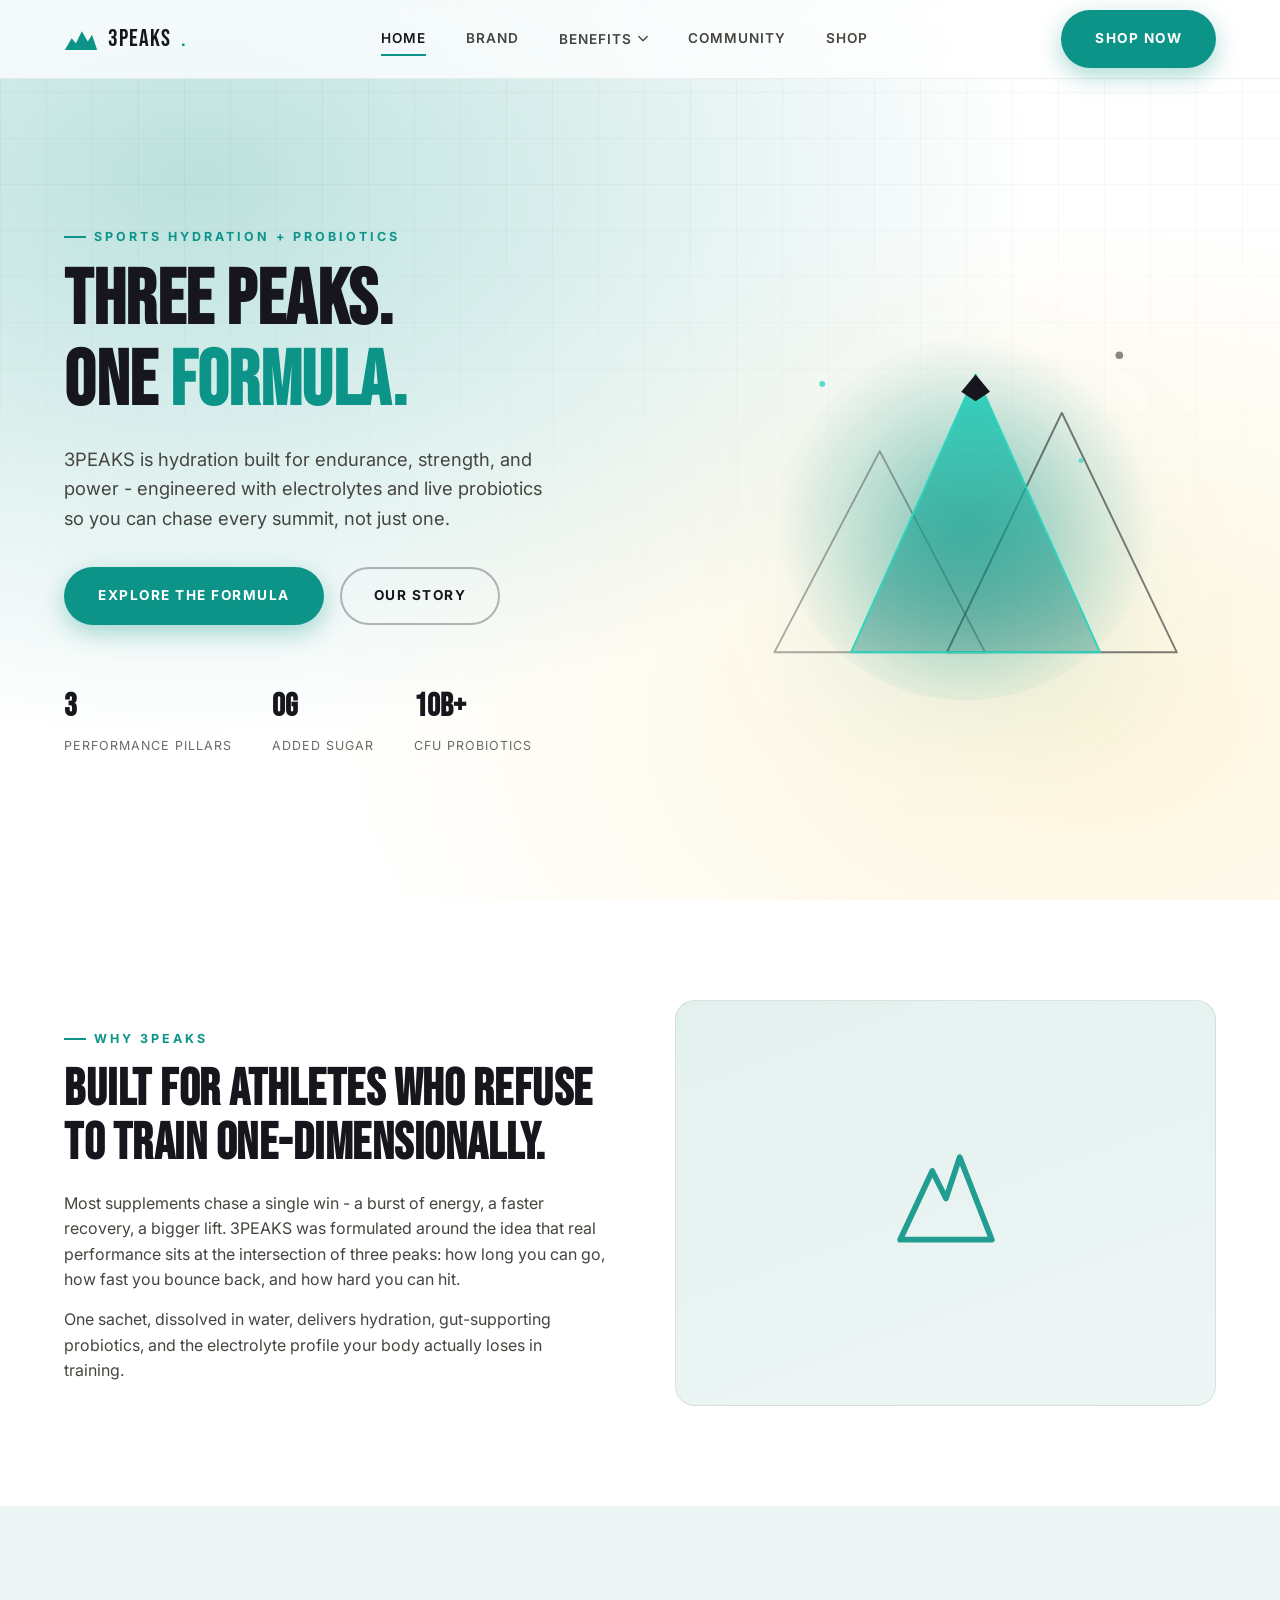
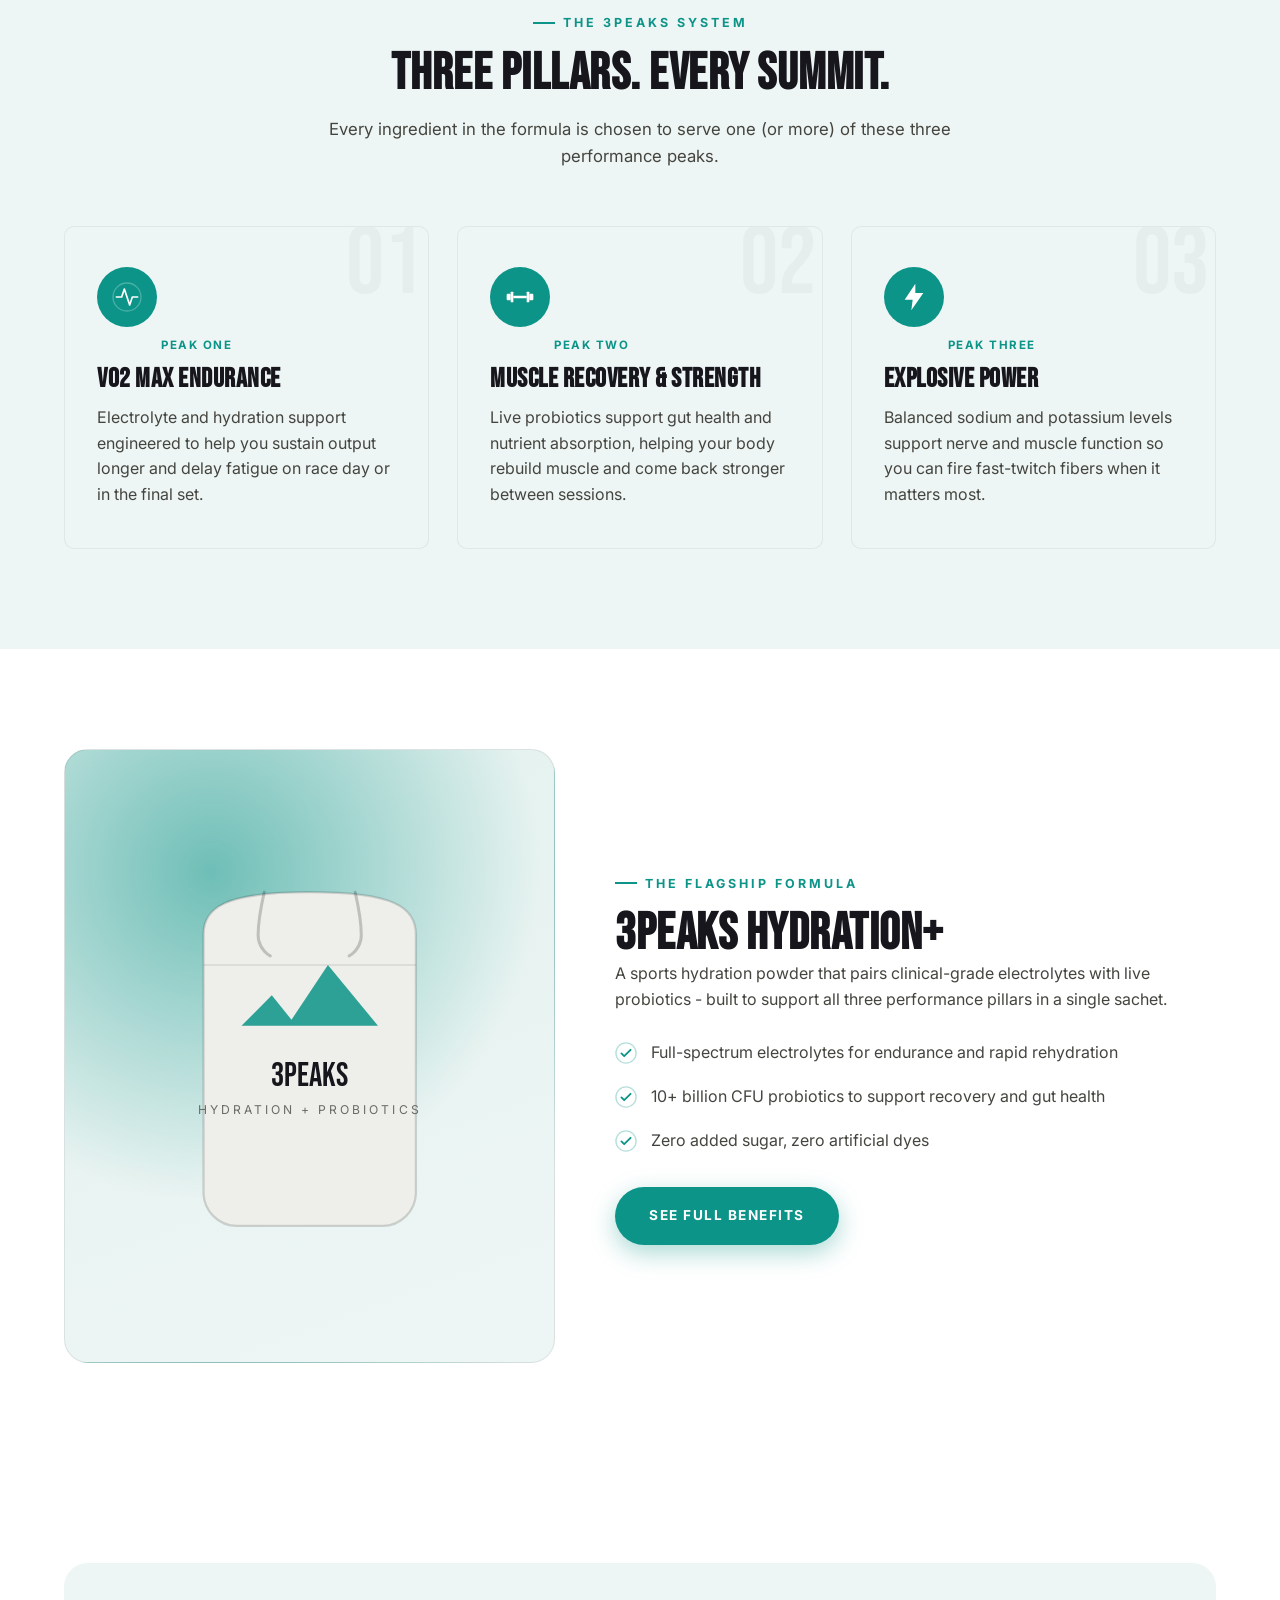
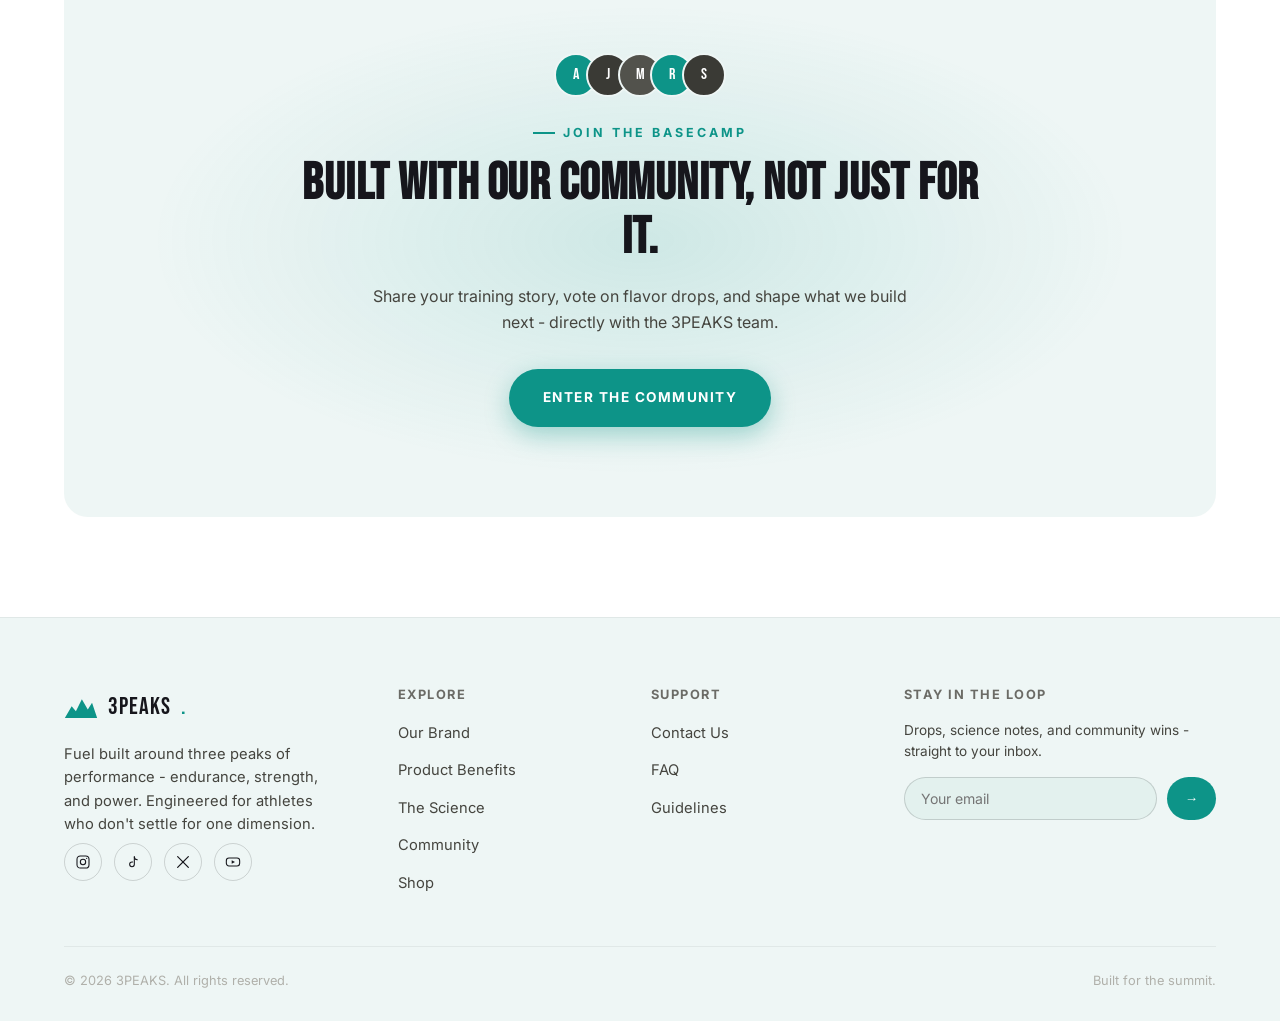
==== commit 5231b821: "Add a real shop page and fix Shop Now buttons pointing nowhere Shop Now buttons previously bounced b" ====
--- a/index.html
+++ b/index.html
@@ -34,9 +34,10 @@
         </div>
       </div>
       <a href="community.html">Community</a>
+      <a href="shop.html">Shop</a>
     </div>
     <div class="nav-cta">
-      <a href="benefits.html" class="btn btn-primary">Shop Now</a>
+      <a href="shop.html" class="btn btn-primary">Shop Now</a>
       <button class="nav-toggle" aria-label="Toggle menu" aria-expanded="false">
         <span></span><span></span><span></span>
       </button>
@@ -230,6 +231,7 @@
           <li><a href="benefits.html">Product Benefits</a></li>
           <li><a href="science.html">The Science</a></li>
           <li><a href="community.html">Community</a></li>
+          <li><a href="shop.html">Shop</a></li>
         </ul>
       </div>
       <div class="footer-col">
--- a/css/style.css
+++ b/css/style.css
@@ -4,9 +4,9 @@
 
 :root {
   --black: #ffffff;
-  --black-soft: #f6f6f4;
-  --charcoal: #eeeeeb;
-  --charcoal-light: #e6e6e2;
+  --black-soft: #eef6f5;
+  --charcoal: #e3f1ee;
+  --charcoal-light: #d7ebe7;
   --white: #16161c;
   --off-white: #45453f;
   --gray: #6b6b66;
@@ -370,8 +370,8 @@
   position: relative;
   padding-top: 78px;
   background:
-    radial-gradient(ellipse at 15% 20%, rgba(13, 148, 136, 0.16), transparent 55%),
-    radial-gradient(ellipse at 85% 80%, rgba(13, 148, 136, 0.1), transparent 50%),
+    radial-gradient(ellipse at 15% 20%, rgba(13, 148, 136, 0.28), transparent 55%),
+    radial-gradient(ellipse at 85% 80%, rgba(242, 185, 12, 0.14), transparent 50%),
     var(--black);
   overflow: hidden;
 }
@@ -493,7 +493,13 @@
 }
 
 .pillar-card .peak-icon {
-  color: var(--red);
+  color: #ffffff;
+  background: var(--red);
+  border-radius: 50%;
+  padding: 14px;
+  box-sizing: border-box;
+  width: 60px;
+  height: 60px;
   margin-bottom: 22px;
 }
 
@@ -524,7 +530,7 @@
   aspect-ratio: 4/5;
   border-radius: 24px;
   background:
-    radial-gradient(circle at 30% 20%, rgba(13,148,136,0.35), transparent 55%),
+    radial-gradient(circle at 30% 20%, rgba(13,148,136,0.55), transparent 55%),
     linear-gradient(160deg, var(--charcoal), var(--black-soft));
   display: flex;
   align-items: center;
@@ -727,7 +733,7 @@
   padding: 168px 0 80px;
   position: relative;
   background:
-    radial-gradient(ellipse at 20% 0%, rgba(13,148,136,0.16), transparent 55%),
+    radial-gradient(ellipse at 20% 0%, rgba(13,148,136,0.28), transparent 55%),
     var(--black);
   border-bottom: 1px solid rgba(0,0,0,0.06);
 }
@@ -787,6 +793,12 @@
   opacity: 0.9;
 }
 
+.split-visual .scene {
+  width: 86%;
+  height: 86%;
+  color: var(--red);
+}
+
 .split-copy .eyebrow { margin-bottom: 14px; }
 
 .split-copy h2 { margin-bottom: 20px; }
@@ -809,9 +821,13 @@
 }
 
 .value-card .peak-icon {
-  width: 34px;
-  height: 34px;
-  color: var(--red);
+  width: 48px;
+  height: 48px;
+  padding: 11px;
+  box-sizing: border-box;
+  color: #ffffff;
+  background: var(--red);
+  border-radius: 50%;
   margin-bottom: 18px;
 }
 
@@ -904,6 +920,131 @@
   color: var(--red);
 }
 
+/* ============ Shop ============ */
+.shop-label {
+  display: block;
+  font-size: 0.75rem;
+  letter-spacing: 1px;
+  text-transform: uppercase;
+  color: var(--gray);
+  margin-bottom: 10px;
+  font-weight: 600;
+}
+
+.flavor-options {
+  display: flex;
+  gap: 10px;
+  margin-bottom: 28px;
+}
+
+.flavor-chip {
+  padding: 10px 22px;
+  border-radius: 999px;
+  border: 1.5px solid rgba(0,0,0,0.15);
+  background: transparent;
+  font-family: var(--font-body);
+  font-weight: 600;
+  font-size: 0.9rem;
+  color: var(--white);
+  cursor: pointer;
+  transition: border-color 0.2s ease, background 0.2s ease, color 0.2s ease;
+}
+
+.flavor-chip.active {
+  border-color: var(--red);
+  background: var(--red);
+  color: #ffffff;
+}
+
+.pack-options {
+  display: flex;
+  flex-direction: column;
+  gap: 12px;
+  margin-bottom: 24px;
+}
+
+.pack-card {
+  display: flex;
+  align-items: center;
+  justify-content: space-between;
+  gap: 16px;
+  padding: 16px 20px;
+  border: 1.5px solid rgba(0,0,0,0.12);
+  border-radius: 14px;
+  cursor: pointer;
+  position: relative;
+  transition: border-color 0.2s ease, background 0.2s ease;
+}
+
+.pack-card input { position: absolute; opacity: 0; pointer-events: none; }
+
+.pack-card.selected {
+  border-color: var(--red);
+  background: var(--charcoal);
+}
+
+.pack-card strong { display: block; font-size: 1rem; }
+.pack-card span { font-size: 0.82rem; color: var(--gray); }
+
+.pack-price {
+  font-family: var(--font-display);
+  font-size: 1.3rem;
+  text-align: right;
+  white-space: nowrap;
+}
+
+.pack-price .was {
+  display: block;
+  font-family: var(--font-body);
+  font-size: 0.78rem;
+  color: var(--gray);
+  text-decoration: line-through;
+  font-weight: 400;
+}
+
+.pack-badge {
+  position: absolute;
+  top: -10px;
+  right: 16px;
+  background: var(--red);
+  color: #ffffff;
+  font-size: 0.68rem;
+  font-weight: 700;
+  letter-spacing: 0.5px;
+  padding: 3px 10px;
+  border-radius: 999px;
+  text-transform: uppercase;
+}
+
+.shop-total {
+  display: flex;
+  align-items: center;
+  justify-content: space-between;
+  padding: 16px 0;
+  border-top: 1px solid rgba(0,0,0,0.1);
+  border-bottom: 1px solid rgba(0,0,0,0.1);
+  margin-bottom: 24px;
+}
+
+.shop-total span {
+  font-size: 0.85rem;
+  color: var(--gray);
+  text-transform: uppercase;
+  letter-spacing: 1px;
+}
+
+.shop-total strong {
+  font-family: var(--font-display);
+  font-size: 1.6rem;
+  color: var(--red);
+}
+
+.shop-disclaimer {
+  font-size: 0.8rem;
+  color: var(--gray);
+  margin-top: 14px;
+}
+
 .ingredient-grid {
   display: grid;
   grid-template-columns: repeat(2, 1fr);
@@ -951,9 +1092,13 @@
 }
 
 .benefit-map-card .peak-icon {
-  width: 30px;
-  height: 30px;
-  color: var(--red);
+  width: 44px;
+  height: 44px;
+  padding: 10px;
+  box-sizing: border-box;
+  color: #ffffff;
+  background: var(--red);
+  border-radius: 50%;
 }
 
 .benefit-map-card .body {
@@ -1114,7 +1259,7 @@
 .testimonial-card .stars {
   display: flex;
   gap: 3px;
-  color: var(--red);
+  color: #f2b90c;
 }
 
 .testimonial-card .stars svg { width: 15px; height: 15px; }
@@ -1332,7 +1477,7 @@
   text-align: center;
   padding: 100px 0;
   background:
-    radial-gradient(ellipse at 50% 100%, rgba(13,148,136,0.25), transparent 60%),
+    radial-gradient(ellipse at 50% 100%, rgba(13,148,136,0.4), transparent 60%),
     var(--black);
   border-top: 1px solid rgba(0,0,0,0.06);
 }
